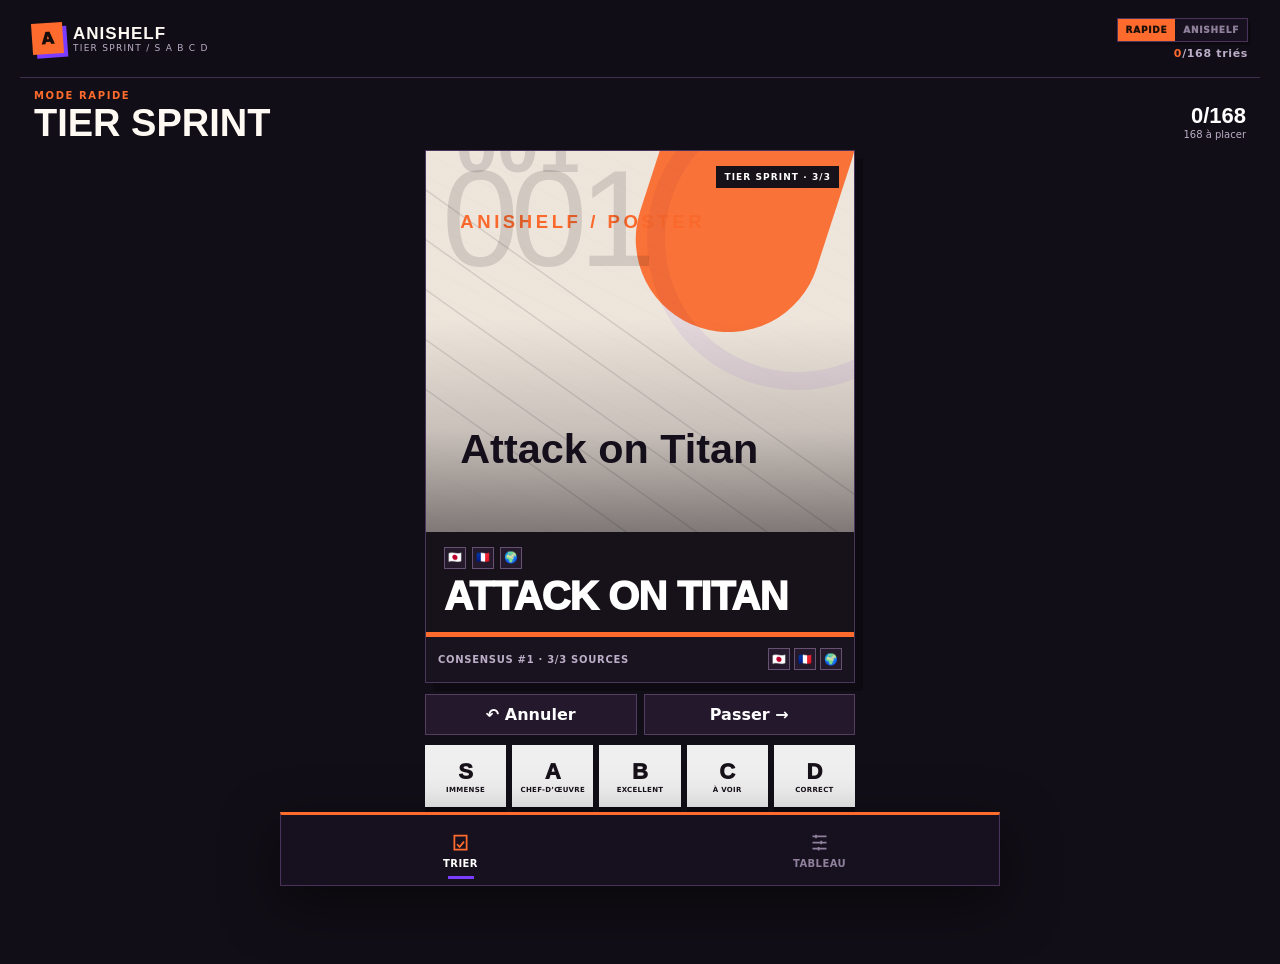
==== index.html @ 89127b79 "no dossier" ====
<!doctype html>
<html lang="fr">
<head>
  <meta charset="utf-8">
  <meta name="viewport" content="width=device-width,initial-scale=1,viewport-fit=cover">
  <meta name="theme-color" content="#17111f">
  <meta name="description" content="AniShelf — tier list et Letterbox anime personnel, statique et hébergeable sur GitHub Pages.">
  <title>AniShelf — Tier Lab / Personal Canon</title>

  <!-- GitHub Pages / installable web app metadata -->
  <link rel="icon" href="assets/icons/icon.svg" type="image/svg+xml">
  <link rel="manifest" href="manifest.webmanifest">
  <link rel="stylesheet" href="css/styles.css">
</head>
<body data-app-mode="quick">
  <!--
    The HTML is deliberately semantic and static. JavaScript only fills dynamic
    content (catalog cards, ratings, filters) and stores user choices locally.
  -->
<div class="app">
<header class="masthead">
  <div class="wordmark"><div class="mark">A</div><div><b>ANISHELF</b><small id="brandSub">tier lab / personal canon</small></div></div>
  <div class="header-right">
    <div class="app-mode-switch" aria-label="Choisir le mode"><button class="active" data-appmode="quick">RAPIDE</button><button data-appmode="shelf">ANISHELF</button></div>
    <div class="top-counter" id="topCounter"><strong>0</strong>/168 classés</div>
  </div>
</header>


<section class="quick-view active" id="quick-sort">
  <div class="quick-shell">
    <div class="quick-head"><div><div class="eyebrow">Mode rapide</div><h1>Tier sprint</h1></div><div class="quick-progress" id="quickProgress"></div></div>
    <div class="quick-stage">
      <div id="quickCardStage"></div>
      <div class="quick-actions"><button class="btn" id="quickUndo">↶ Annuler</button><button class="btn" id="quickSkip">Passer →</button></div>
      <div class="quick-picker" id="quickPicker">
        <button class="quick-tier-btn" data-quick-tier="S">S<small>Immense</small></button>
        <button class="quick-tier-btn" data-quick-tier="A">A<small>Chef-d’œuvre</small></button>
        <button class="quick-tier-btn" data-quick-tier="B">B<small>Excellent</small></button>
        <button class="quick-tier-btn" data-quick-tier="C">C<small>À voir</small></button>
        <button class="quick-tier-btn" data-quick-tier="D">D<small>Correct</small></button>
      </div>
      <div class="quick-hint">Un gros tri instinctif. Pour les demi-étoiles, commentaires et comparaisons, passe en mode AniShelf.</div>
    </div>
  </div>
</section>

<section class="quick-view" id="quick-tier">
  <div class="quick-shell">
    <div class="eyebrow">Mode rapide</div><h1 class="page-title">Tier list</h1>
    <p class="lead">S/A/B/C/D reste volontairement grossier. Ton classement détaillé AniShelf vit à côté, sans être écrasé.</p>
    <div class="mode-note"><b>Pont optionnel :</b> tu peux préremplir ce tableau depuis tes étoiles AniShelf. Rien ne se synchronise automatiquement après ça.</div>
    <div class="quick-tier-actions"><button class="btn primary" id="quickFromStars">Préremplir depuis AniShelf</button><button class="btn" id="quickPrint">Imprimer / PDF</button><button class="btn danger" id="quickReset">Réinitialiser</button></div>
    <div class="quick-tier-board" id="quickTierBoard"></div>
    <div class="quick-unranked" id="quickUnranked"></div>
  </div>
</section>

<section class="view shelf-view active" id="view-deck">
  <div class="deck-head">
    <div class="deck-meta">
      <div><div class="eyebrow">Mode classement</div><div class="deck-progress" id="deckProgress"></div></div>
      <div class="mode-switch"><button class="active" data-deckmode="unrated">À classer</button><button data-deckmode="all">Tous</button></div>
    </div>
  </div>
  <div class="deck-scroller" id="deckScroller"></div>
</section>

<section class="view shelf-view" id="view-library">
  <div class="page">
    <div class="eyebrow">Ta collection</div>
    <h1 class="page-title">Bibliothèque</h1>
    <p class="lead">168 franchises. Pas de serveur, pas de compte : tout reste dans ton navigateur.</p>
    <div class="stats-strip" id="stats"></div>
    <div class="library-toolbar">
      <input id="searchInput" class="search" placeholder="Rechercher un anime…">
      <div class="filters" id="filters">
        <button class="chip active" data-filter="all">Tout</button>
        <button class="chip" data-filter="seen">Vus</button>
        <button class="chip" data-filter="unrated">Pas vus</button>
        <button class="chip" data-filter="fav">Favoris</button>
        <button class="chip" data-filter="3">3/3 sources</button>
        <button class="chip" data-filter="japan">🇯🇵 Japon</button>
        <button class="chip" data-filter="france">🇫🇷 France</button>
        <button class="chip" data-filter="world">🌍 Ranker</button>
      </div>
    </div>
    <div class="library-grid" id="libraryGrid"></div>
  </div>
</section>

<section class="view shelf-view" id="view-tier">
  <div class="page">
    <div class="eyebrow">Le grand tableau</div>
    <h1 class="page-title">Tier list</h1>
    <p class="lead">Le preset “Consensus actuel” est notre version de départ. Ta tier list personnelle se construit à mesure que tu notes. Le mode rapide S/A/B/C/D reste séparé.</p>
    <div class="tier-top">
      <div class="mode-switch"><button data-tiermode="personal">Ma tier list</button><button class="active" data-tiermode="consensus">Consensus actuel</button></div>
      <div class="actions-row" style="margin:0"><button class="btn" id="printBtn">Imprimer / PDF</button><button class="btn danger" id="resetRatingsBtn">Réinitialiser</button></div>
    </div>
    <div class="tier-board" id="tierBoard"></div>
  </div>
</section>

<section class="view shelf-view" id="view-friends">
  <div class="page">
    <div class="eyebrow">Ton club privé</div>
    <h1 class="page-title">Amis</h1>
    <p class="lead">Exportez vos profils JSON et comparez vos goûts sans créer de compte.</p>
    <div class="profile-box">
      <div class="eyebrow">Mon profil</div>
      <div class="profile-row" style="margin-top:9px"><input id="profileName" class="field" maxlength="40" placeholder="Ton pseudo"><button class="btn orange" id="saveNameBtn">OK</button></div>
      <div class="actions-row"><button class="btn primary" id="exportBtn">Exporter mon profil</button><button class="btn" id="importBtn">Importer une sauvegarde</button><input type="file" id="importFile" accept="application/json" hidden></div>
    </div>
    <div class="friend-box">
      <div class="eyebrow">Duel</div>
      <h3 style="margin:6px 0 4px">Comparer avec un ami</h3>
      <p class="lead" style="margin-bottom:8px">Charge son export AniShelf. Tes données ne seront jamais écrasées.</p>
      <button class="btn primary" id="friendImportBtn">Charger son JSON</button><input type="file" id="friendFile" accept="application/json" hidden>
      <div id="friendMeta" style="margin-top:8px;color:var(--muted);font-size:11px"></div>
    </div>
    <div class="compare-stats" id="compareStats"></div>
    <div id="compareContent" class="empty">Aucun profil ami chargé.</div>
  </div>
</section>
</div>

<nav class="bottom-nav quick-nav" aria-label="Navigation mode rapide">
  <button class="nav-btn active" data-quick-view="sort"><svg viewBox="0 0 24 24"><path d="M5 4h14v16H5z"/><path d="m8 14 3 3 5-6"/></svg><span>TRIER</span></button>
  <button class="nav-btn" data-quick-view="tier"><svg viewBox="0 0 24 24"><path d="M4 5h16M4 12h16M4 19h16"/><path d="M8 3v4M14 10v4M11 17v4"/></svg><span>TABLEAU</span></button>
</nav>

<nav class="bottom-nav shelf-nav" aria-label="Navigation AniShelf">
  <button class="nav-btn active" data-view="deck" aria-label="Classer"><svg viewBox="0 0 24 24"><path d="M5 4h14v16H5z"/><path d="m8 14 3 3 5-6"/></svg><span>CLASSER</span></button>
  <button class="nav-btn" data-view="library" aria-label="Bibliothèque"><svg viewBox="0 0 24 24"><path d="M4 5h6v6H4zM14 5h6v6h-6zM4 15h6v5H4zM14 15h6v5h-6z"/></svg><span>BIBLIO</span></button>
  <button class="nav-btn" data-view="tier" aria-label="Tier list"><svg viewBox="0 0 24 24"><path d="M4 5h16M4 12h16M4 19h16"/><path d="M8 3v4M14 10v4M11 17v4"/></svg><span>TIERS</span></button>
  <button class="nav-btn" data-view="friends" aria-label="Amis"><svg viewBox="0 0 24 24"><path d="M16 20c0-3-2-5-5-5s-5 2-5 5M11 12a4 4 0 1 0 0-8 4 4 0 0 0 0 8ZM18 8v6M15 11h6"/></svg><span>AMIS</span></button>
</nav>

<div class="modal-backdrop" id="modalBackdrop">
  <div class="sheet"><button class="sheet-close" id="modalClose">×</button><div class="sheet-grab"></div><div id="modalContent"></div></div>
</div>
<div class="toast" id="toast"></div>

  <!-- Catalog first, app controller second. No bundler is required. -->
  <script src="data/catalog.js"></script>
  <script src="js/app.js"></script>
  <script src="js/pwa.js"></script>
</body>
</html>
---- css/styles.css ----
/*
 * AniShelf visual system
 * Mobile-first, purple/orange editorial identity.
 * Keep theme tokens in :root so future visual changes stay centralized.
 */
:root{
  --bg:#120e17; --bg2:#191220; --panel:#211829; --panel2:#2a1e34; --line:#40304d;
  --paper:#f2e9df; --paper2:#ded0c0; --ink:#171119; --text:#fff9f4; --muted:#bcaec8;
  --violet:#7b3cff; --violet2:#9d70ff; --orange:#ff6b2c; --orange2:#ff9b52; --green:#70e0ae;
  --danger:#ff646d; --nav-h:74px; --top-h:78px; --qs:#ff6b2c; --qa:#9d70ff; --qb:#70e0ae; --qc:#e7bd5a; --qd:#7e718a;
}
*{box-sizing:border-box} html{background:var(--bg);scroll-behavior:smooth} body{margin:0;background:var(--bg);color:var(--text);font-family:ui-sans-serif,system-ui,-apple-system,BlinkMacSystemFont,"Segoe UI",sans-serif;min-height:100vh;overflow-x:hidden}
body:before{content:"";position:fixed;inset:0;pointer-events:none;opacity:.15;background-image:linear-gradient(rgba(255,255,255,.045) 1px,transparent 1px),linear-gradient(90deg,rgba(255,255,255,.045) 1px,transparent 1px);background-size:28px 28px;mask-image:linear-gradient(to bottom,#000,transparent 80%)}
button,input,select,textarea{font:inherit} button{cursor:pointer} button:focus-visible,input:focus-visible,select:focus-visible,textarea:focus-visible{outline:2px solid var(--orange);outline-offset:2px}
.app{max-width:1180px;margin:0 auto;min-height:100vh;padding-bottom:calc(var(--nav-h) + 26px)}
.masthead{min-height:var(--top-h);position:sticky;top:0;z-index:40;display:flex;align-items:center;justify-content:space-between;gap:10px;padding:10px 12px;background:rgba(18,14,23,.94);border-bottom:1px solid var(--line);backdrop-filter:blur(12px)}
.wordmark{display:flex;align-items:center;gap:10px}.mark{width:31px;height:31px;background:var(--orange);color:#160d0a;display:grid;place-items:center;font-weight:1000;transform:rotate(-4deg);box-shadow:4px 4px 0 var(--violet)}
.wordmark b{font-family:"Arial Narrow",Impact,ui-sans-serif,sans-serif;letter-spacing:.06em;font-stretch:condensed;font-size:17px}.header-right{display:flex;flex-direction:column;align-items:flex-end;gap:5px}.app-mode-switch{display:flex;border:1px solid #49335b;background:#17111f;box-shadow:3px 3px 0 rgba(0,0,0,.28)}.app-mode-switch button{border:0;background:transparent;color:#8f809c;padding:6px 8px;font-size:9px;font-weight:1000;letter-spacing:.08em}.app-mode-switch button.active{background:var(--orange);color:#1c100b}.app-mode-switch button[data-appmode="shelf"].active{background:var(--violet);color:#fff}.wordmark small{display:block;color:var(--muted);font-size:9px;letter-spacing:.14em;text-transform:uppercase;margin-top:-1px}.top-counter{font-size:11px;color:var(--muted);font-weight:800;letter-spacing:.06em}.top-counter strong{color:var(--orange)}
.view{display:none}.view.active{display:block}.page{padding:14px 14px 26px}.eyebrow{font-size:10px;font-weight:900;letter-spacing:.16em;text-transform:uppercase;color:var(--orange)}
h1,h2,h3,p{margin-top:0}.page-title{font-family:"Arial Narrow",Impact,ui-sans-serif,sans-serif;font-size:clamp(34px,10vw,64px);line-height:.92;letter-spacing:-.025em;text-transform:uppercase;margin:10px 0 8px}.lead{color:var(--muted);font-size:14px;line-height:1.55;max-width:680px}
.bottom-nav{position:fixed;left:50%;bottom:max(10px,env(safe-area-inset-bottom));transform:translateX(-50%);z-index:100;width:min(720px,calc(100% - 20px));height:var(--nav-h);display:grid;grid-template-columns:repeat(4,1fr);background:#17111f;border:1px solid #49335b;border-top:3px solid var(--orange);box-shadow:0 18px 54px rgba(0,0,0,.5)}
.nav-btn{border:0;background:transparent;color:#8f809c;display:flex;flex-direction:column;align-items:center;justify-content:center;gap:5px;font-size:10px;font-weight:850;letter-spacing:.04em}.nav-btn svg{width:21px;height:21px;stroke:currentColor;stroke-width:2;fill:none}.nav-btn.active{color:#fff}.nav-btn.active svg{color:var(--orange)}.nav-btn.active:after{content:"";position:absolute;bottom:6px;width:26px;height:3px;background:var(--violet)}
/* DECK */
.deck-head{padding:14px 14px 0}.deck-meta{display:flex;align-items:center;justify-content:space-between;gap:8px}.deck-progress{font-size:11px;color:var(--muted)}.deck-progress b{color:#fff}.mode-switch{display:inline-flex;border:1px solid var(--line);background:#17111f}.mode-switch button{border:0;background:transparent;color:var(--muted);padding:7px 10px;font-size:11px;font-weight:900}.mode-switch button.active{background:var(--violet);color:white}
.deck-scroller{height:calc(100svh - var(--top-h) - var(--nav-h) - 66px);min-height:520px;overflow-y:auto;scroll-snap-type:y mandatory;overscroll-behavior-y:contain;padding:8px 0 22px;scrollbar-width:none}.deck-scroller::-webkit-scrollbar{display:none}
.deck-slide{scroll-snap-align:start;scroll-snap-stop:always;min-height:100%;display:grid;place-items:center;padding:10px 14px 18px}.rate-card{width:min(100%,470px);background:#19131f;border:1px solid #4b365b;box-shadow:9px 9px 0 #0d0a11;position:relative}.rate-card.rated{border-color:var(--violet)}
.cover-art{height:min(53svh,520px);min-height:330px;background:var(--paper);color:var(--ink);position:relative;overflow:hidden;user-select:none;touch-action:pan-y;border-bottom:5px solid var(--orange)}
.cover-art:before{content:"";position:absolute;inset:-15%;background:repeating-linear-gradient(var(--angle,27deg),transparent 0 18px,rgba(23,17,25,.09) 18px 20px);transform:rotate(var(--tilt,0deg))}.cover-art:after{content:"";position:absolute;width:62%;aspect-ratio:1;border:18px solid var(--violet);border-radius:50%;right:-22%;top:-13%;mix-blend-mode:multiply;opacity:.85}
.cover-art.v1{--angle:78deg}.cover-art.v1:after{border-radius:0;transform:rotate(22deg);background:var(--orange);border:0;opacity:.78}.cover-art.v2{background:#d9c8ff}.cover-art.v2:after{width:80%;border-width:9px;right:-40%;top:35%}.cover-art.v3{background:#ffdfc9}.cover-art.v3:after{border-color:#33194d;top:-30%;right:35%}.cover-art.v4{background:#efe7d2}.cover-art.v4:before{background:radial-gradient(circle,#201629 2px,transparent 2.5px);background-size:16px 16px;opacity:.26}.cover-art.v5{background:#e7d6f5}.cover-art.v5:after{border-color:var(--orange);border-width:26px;right:-20%;top:52%}
.cover-rank{position:absolute;left:16px;top:12px;font-family:Impact,"Arial Narrow",sans-serif;font-size:clamp(70px,24vw,138px);line-height:.8;letter-spacing:-.06em;color:rgba(23,17,25,.13);z-index:1}.cover-kicker{position:absolute;top:15px;right:15px;z-index:3;background:#171119;color:#fff;padding:6px 8px;font-size:9px;font-weight:900;letter-spacing:.12em;text-transform:uppercase}.cover-monogram{position:absolute;left:18px;top:38%;z-index:2;font-family:Impact,"Arial Narrow",sans-serif;font-size:clamp(80px,25vw,150px);line-height:.7;color:var(--violet);letter-spacing:-.08em;text-transform:uppercase;max-width:80%;mix-blend-mode:multiply}.cover-title{position:absolute;z-index:4;left:0;right:0;bottom:0;background:#171119;color:#fff;padding:15px 18px 17px;font-family:"Arial Narrow",Impact,ui-sans-serif,sans-serif;text-transform:uppercase;font-weight:1000;line-height:.96;font-size:clamp(26px,7vw,40px);letter-spacing:-.02em}.cover-title small{display:flex;gap:6px;align-items:center;margin-bottom:8px;font-family:ui-sans-serif,system-ui;font-size:9px;color:#c9bdd0;letter-spacing:.08em}.source-dot{display:inline-grid;place-items:center;width:22px;height:22px;border:1px solid #665172;background:#241a2b;font-size:11px}.source-dot.off{opacity:.25;filter:grayscale(1)}
.rate-panel{padding:12px;background:#19131f}.rate-panel-top{display:flex;justify-content:space-between;gap:12px;align-items:center;margin-bottom:10px}.current-rating{font-weight:950;font-size:13px}.current-rating span{color:var(--orange)}.card-actions{display:flex;gap:6px}.square-btn{width:38px;height:34px;border:1px solid var(--line);background:#241a2b;color:#fff;display:grid;place-items:center;font-size:16px}.square-btn.on{background:var(--orange);color:#190f09;border-color:var(--orange)}
.rating-grid{display:grid;grid-template-columns:repeat(4,1fr);gap:6px}.rate-btn{min-height:50px;border:1px solid #4a3857;background:#251b2d;color:white;padding:5px 3px;font-weight:950}.rate-btn b{display:block;font-size:17px;line-height:1}.rate-btn small{display:block;color:#a997b5;font-size:8px;line-height:1.1;margin-top:4px;text-transform:uppercase;letter-spacing:.04em}.rate-btn.selected{background:var(--violet);border-color:var(--violet)}.rate-btn[data-rating="5"]{border-color:#8d5a2f}.rate-btn[data-rating="5"].selected{background:var(--orange);color:#160d09}.rate-btn.skip{background:#17111f;color:#c7b9d1}.deck-hint{text-align:center;color:#887795;font-size:9px;letter-spacing:.08em;text-transform:uppercase;margin-top:9px}.deck-empty{padding:60px 22px;text-align:center;color:var(--muted)}
/* art thumbnails */
.thumb{width:82px;aspect-ratio:2/3;flex:0 0 auto;background:var(--paper);color:var(--ink);position:relative;overflow:hidden;border:1px solid #4a3857}.thumb:before{content:"";position:absolute;inset:0;background:repeating-linear-gradient(35deg,transparent 0 11px,rgba(0,0,0,.09) 11px 12px)}.thumb .n{position:absolute;top:4px;left:6px;font:900 30px Impact,sans-serif;color:rgba(23,17,25,.18)}.thumb .m{position:absolute;left:6px;bottom:27px;font:900 34px Impact,sans-serif;color:var(--violet);letter-spacing:-.08em}.thumb .t{position:absolute;left:0;right:0;bottom:0;background:#171119;color:white;padding:5px;font-size:7px;font-weight:900;line-height:1.1;text-transform:uppercase;min-height:24px}.thumb.v1{background:#ffdfc9}.thumb.v2{background:#d9c8ff}.thumb.v3{background:#efe7d2}.thumb.v4{background:#e7d6f5}.thumb.v5{background:#f3d4be}
/* library */
.library-toolbar{position:sticky;top:var(--top-h);z-index:25;background:linear-gradient(to bottom,var(--bg) 76%,transparent);padding:10px 0 14px}.search{width:100%;border:1px solid #4a3658;background:#1b1422;color:#fff;padding:12px 13px;border-radius:0}.filters{display:flex;gap:7px;overflow:auto;padding-top:8px;scrollbar-width:none}.filters::-webkit-scrollbar{display:none}.chip{white-space:nowrap;border:1px solid #4a3658;background:#1b1422;color:#b9aac4;padding:7px 10px;font-size:10px;font-weight:900}.chip.active{background:var(--orange);border-color:var(--orange);color:#1a0f0b}
.library-grid{display:grid;grid-template-columns:1fr;gap:8px}.lib-card{display:flex;gap:11px;align-items:stretch;border:1px solid #3e2e49;background:#1a1320;padding:8px;min-width:0}.lib-info{min-width:0;flex:1;padding:3px 2px;display:flex;flex-direction:column}.lib-rank{font-size:9px;color:var(--orange);font-weight:900;letter-spacing:.12em}.lib-title{font-weight:950;font-size:15px;line-height:1.15;margin:4px 0 7px}.lib-meta{display:flex;gap:5px;flex-wrap:wrap;margin-bottom:auto}.pill{font-size:9px;border:1px solid #4c3958;color:#b7a7c1;padding:4px 6px}.lib-rating{margin-top:8px;display:flex;align-items:center;justify-content:space-between;gap:8px}.rating-text{font-size:12px;font-weight:950}.rating-text strong{color:var(--orange)}.mini-actions{display:flex;gap:5px}.mini-actions button{border:1px solid #463351;background:#251a2d;color:#fff;height:30px;padding:0 9px;font-size:12px}.mini-actions button.on{color:#1a0f0b;background:var(--orange);border-color:var(--orange)}
.stats-strip{display:grid;grid-template-columns:repeat(4,1fr);border:1px solid #3f2d4a;margin:12px 0 8px;background:#18111f}.stat{padding:10px 8px;border-right:1px solid #3f2d4a}.stat:last-child{border-right:0}.stat b{display:block;font-size:17px}.stat span{font-size:8px;color:var(--muted);text-transform:uppercase;letter-spacing:.06em}
/* tiers */
.tier-top{display:flex;justify-content:space-between;align-items:center;gap:8px;flex-wrap:wrap;margin:12px 0}.tier-board{display:flex;flex-direction:column;gap:8px}.tier-row{border:1px solid #443251;background:#19131f}.tier-label{display:flex;align-items:center;gap:10px;padding:9px 10px;border-bottom:1px solid #443251}.tier-score{font:900 28px Impact,sans-serif;min-width:50px;color:var(--orange)}.tier-copy strong{display:block;font-size:12px;text-transform:uppercase}.tier-copy span{font-size:9px;color:#ad9bb9}.tier-count{margin-left:auto;font-size:10px;color:#8f7e9a}.tier-items{display:flex;gap:7px;overflow-x:auto;padding:8px;min-height:132px;scrollbar-width:thin;scrollbar-color:#594268 transparent}.tier-item{flex:0 0 72px;cursor:pointer}.tier-item .thumb{width:72px}.tier-item-title{font-size:8px;line-height:1.1;color:#c3b4cb;margin-top:4px}.tier-row[data-tier="5"]{border-left:5px solid var(--orange)}.tier-row[data-tier="4.5"]{border-left:5px solid #d78bff}.tier-row[data-tier="4"]{border-left:5px solid var(--violet)}.tier-row[data-tier="3.5"]{border-left:5px solid #5e8cff}.tier-row[data-tier="3"]{border-left:5px solid #70e0ae}.tier-row[data-tier="2.5"]{border-left:5px solid #dcc071}.tier-row[data-tier="2"]{border-left:5px solid #a77878}.tier-row[data-tier="0"]{border-left:5px solid #5a4c63}
/* friends */
.profile-box,.friend-box{border:1px solid #443052;background:#1a1320;padding:14px;margin-bottom:10px}.profile-row{display:flex;gap:8px}.field{border:1px solid #4a3658;background:#130f18;color:#fff;padding:11px;width:100%;border-radius:0}.btn{border:1px solid #533d61;background:#24182c;color:white;padding:10px 12px;font-weight:900}.btn.primary{background:var(--violet);border-color:var(--violet)}.btn.orange{background:var(--orange);color:#190e09;border-color:var(--orange)}.btn.ghost{background:transparent}.btn.danger{border-color:#66333a;color:#ff9da4}.actions-row{display:flex;gap:7px;flex-wrap:wrap;margin-top:9px}.compare-stats{display:grid;grid-template-columns:repeat(2,1fr);gap:6px;margin:10px 0}.compare-stats .stat{border:1px solid #3e2d48;background:#18111f}.compare-list{display:flex;flex-direction:column;gap:6px}.cmp{display:grid;grid-template-columns:1fr auto;gap:8px;padding:10px;border:1px solid #3d2d47;background:#19131f}.cmp h4{margin:0 0 3px;font-size:13px}.cmp small{color:var(--muted)}.cmp-score{text-align:right;font-size:11px}.cmp-score b{color:var(--orange)}.empty{border:1px dashed #4c3858;padding:28px 18px;text-align:center;color:var(--muted)}
/* modal */
.modal-backdrop{position:fixed;inset:0;background:rgba(8,5,11,.82);z-index:200;display:none;align-items:flex-end;justify-content:center}.modal-backdrop.open{display:flex}.sheet{width:min(720px,100%);background:#1b1422;border-top:4px solid var(--orange);padding:14px 14px max(18px,env(safe-area-inset-bottom));max-height:88vh;overflow:auto;box-shadow:0 -20px 60px rgba(0,0,0,.5)}.sheet-grab{width:44px;height:4px;background:#6b5876;margin:0 auto 14px}.sheet-head{display:flex;gap:12px}.sheet .thumb{width:98px}.sheet h3{font-family:"Arial Narrow",Impact,sans-serif;text-transform:uppercase;font-size:26px;line-height:1;margin:2px 0 8px}.note{min-height:90px;resize:vertical}.sheet-ratings{display:grid;grid-template-columns:repeat(4,1fr);gap:6px;margin-top:12px}.sheet-close{position:absolute;right:15px;border:0;background:transparent;color:#fff;font-size:24px}
.toast{position:fixed;left:50%;bottom:calc(var(--nav-h) + 24px);transform:translate(-50%,30px);opacity:0;z-index:300;background:var(--paper);color:var(--ink);padding:9px 12px;font-size:11px;font-weight:900;border-left:5px solid var(--orange);transition:.2s;pointer-events:none}.toast.show{opacity:1;transform:translate(-50%,0)}

/* QUICK MODE — coarse S/A/B/C/D tiering */
.quick-view{display:none}.quick-view.active{display:block}body[data-app-mode="shelf"] .quick-view,body[data-app-mode="shelf"] .quick-nav{display:none!important}body[data-app-mode="quick"] .shelf-view,body[data-app-mode="quick"] .shelf-nav{display:none!important}
.quick-nav{grid-template-columns:repeat(2,1fr)}
.quick-shell{padding:12px 14px 26px}.quick-head{display:flex;justify-content:space-between;align-items:end;gap:12px;margin-bottom:10px}.quick-head h1{font-family:"Arial Narrow",Impact,sans-serif;text-transform:uppercase;font-size:38px;line-height:.9;margin:5px 0 0}.quick-progress{font-size:10px;color:var(--muted);text-align:right;white-space:nowrap}.quick-progress b{display:block;color:#fff;font:900 22px Impact,sans-serif}
.quick-stage{width:min(100%,430px);margin:0 auto}.quick-card{background:#19131f;border:1px solid #4b365b;box-shadow:8px 8px 0 #0d0a11}.quick-card .cover-art{height:min(54svh,500px);min-height:330px}.quick-card-meta{padding:11px 12px 12px;display:flex;justify-content:space-between;align-items:center;gap:8px}.quick-rank{font-size:10px;color:var(--muted);font-weight:900;letter-spacing:.07em}.quick-source-row{display:flex;gap:4px}.quick-actions{display:flex;gap:7px;margin-top:11px}.quick-actions .btn{flex:1;min-height:40px}.quick-picker{display:grid;grid-template-columns:repeat(5,1fr);gap:6px;margin-top:10px}.quick-tier-btn{border:0;min-height:62px;color:#171119;font:1000 22px Impact,"Arial Narrow",sans-serif;box-shadow:0 5px 0 #0c0910;position:relative}.quick-tier-btn small{display:block;font:900 7px ui-sans-serif,system-ui;letter-spacing:.04em;line-height:1.05;margin-top:2px;text-transform:uppercase}.quick-tier-btn:active{transform:translateY(3px);box-shadow:0 2px 0 #0c0910}.quick-tier-btn[data-tier="S"]{background:var(--qs)}.quick-tier-btn[data-tier="A"]{background:var(--qa);color:#fff}.quick-tier-btn[data-tier="B"]{background:var(--qb)}.quick-tier-btn[data-tier="C"]{background:var(--qc)}.quick-tier-btn[data-tier="D"]{background:var(--qd);color:#fff}.quick-hint{text-align:center;color:#83748f;font-size:9px;text-transform:uppercase;letter-spacing:.08em;margin:11px auto 0;max-width:330px}
.quick-empty{padding:70px 18px;text-align:center;border:1px solid var(--line);background:#19131f}.quick-empty .fin{font:1000 74px Impact;color:var(--orange);line-height:.8}.quick-empty p{color:var(--muted);font-size:12px}
.quick-tier-board{display:grid;gap:8px;margin-top:12px}.quick-tier-row{display:grid;grid-template-columns:76px minmax(0,1fr);min-height:100px;background:#19131f;border:1px solid #443451}.quick-tier-label{display:flex;flex-direction:column;justify-content:center;padding:10px;color:#171119}.quick-tier-label b{font:1000 34px Impact,sans-serif;line-height:.8}.quick-tier-label span{font-size:7px;text-transform:uppercase;font-weight:1000;line-height:1.1;margin-top:5px}.quick-tier-row[data-tier="S"] .quick-tier-label{background:var(--qs)}.quick-tier-row[data-tier="A"] .quick-tier-label{background:var(--qa);color:white}.quick-tier-row[data-tier="B"] .quick-tier-label{background:var(--qb)}.quick-tier-row[data-tier="C"] .quick-tier-label{background:var(--qc)}.quick-tier-row[data-tier="D"] .quick-tier-label{background:var(--qd);color:white}.quick-tier-items{display:flex;gap:7px;overflow-x:auto;padding:8px;scrollbar-width:none}.quick-tier-items::-webkit-scrollbar{display:none}.quick-tier-items:empty:after{content:"Vide";align-self:center;color:var(--muted);font-size:10px}.quick-tier-item{flex:0 0 60px;cursor:pointer}.quick-tier-item .thumb{width:60px}.quick-tier-name{font-size:6px;color:#a998b4;margin-top:3px;line-height:1.1}.quick-tier-actions{display:flex;flex-wrap:wrap;gap:7px;margin:12px 0 4px}.quick-tier-actions .btn{flex:1;min-width:120px}.quick-unranked{margin-top:16px;padding:12px;background:#17111f;border:1px dashed #4a3857}.quick-unranked-head{display:flex;justify-content:space-between;gap:8px;color:var(--muted);font-size:10px;text-transform:uppercase;font-weight:900;letter-spacing:.06em}.quick-unranked-grid{display:flex;gap:7px;overflow-x:auto;margin-top:9px}.quick-unranked-grid .thumb{width:52px}
.mode-note{margin:10px 0 0;padding:9px 11px;border-left:3px solid var(--orange);background:#1b1422;color:#b9a9c4;font-size:10px;line-height:1.45}.mode-note b{color:#fff}
@media(max-width:380px){.wordmark small{display:none}.app-mode-switch button{padding:6px;font-size:8px}.quick-tier-label{padding:7px}.quick-tier-row{grid-template-columns:66px minmax(0,1fr)}.quick-card .cover-art{min-height:300px}}

@media(min-width:720px){.page{padding:22px}.deck-head{padding:18px 22px 0}.library-grid{grid-template-columns:repeat(2,minmax(0,1fr))}.stats-strip{max-width:720px}.tier-label{padding:10px 14px}.tier-items{flex-wrap:wrap;overflow:visible}.bottom-nav{bottom:14px}.compare-stats{grid-template-columns:repeat(4,1fr)}}
@media(min-width:1000px){.library-grid{grid-template-columns:repeat(3,minmax(0,1fr))}.deck-scroller{height:calc(100svh - var(--top-h) - 70px)}.rate-card{width:500px}.cover-art{height:min(58svh,560px)}}
@media print{body{background:white;color:black}.masthead,.bottom-nav,.toast,.modal-backdrop,.quick-tier-actions,.mode-note{display:none!important}.app{max-width:none;padding:0}.view,.quick-view{display:none!important}body.print-shelf #view-tier{display:block!important}body.print-quick #quick-tier{display:block!important}.page,.quick-shell{padding:0}.page-title{font-size:28px;margin:0 0 8px}.tier-board,.quick-tier-board{gap:4px}.tier-row,.quick-tier-row{break-inside:avoid;border-color:#aaa;background:white}.tier-label,.quick-tier-label{color:black!important;border-color:#aaa}.tier-copy span,.tier-count{color:#555}.tier-items,.quick-tier-items{overflow:visible;flex-wrap:wrap;min-height:0}.tier-item{flex-basis:54px}.tier-item .thumb,.quick-tier-item .thumb{width:54px;border-color:#999}.tier-item-title,.quick-tier-name{color:#222;font-size:6px}.thumb .t{font-size:5px}.quick-unranked{display:none!important}}

/* ==========================================================================
   POSTER ASSETS
   ========================================================================== */
.poster-cover{background:#171119;isolation:isolate}
.poster-cover:before,.poster-cover:after{opacity:.08;z-index:1;pointer-events:none}
.poster-img{display:block;width:100%;height:100%;object-fit:cover;object-position:center;background:var(--paper)}
.poster-cover>.poster-img{position:absolute;inset:0;z-index:0}
.poster-shade{position:absolute;inset:0;z-index:2;background:linear-gradient(to bottom,rgba(12,8,15,.02) 35%,rgba(12,8,15,.18) 58%,rgba(12,8,15,.82) 100%);pointer-events:none}
.poster-cover .cover-rank,.poster-cover .cover-kicker,.poster-cover .cover-title{z-index:4}
.poster-thumb{background:#171119}
.poster-thumb>.poster-img{position:absolute;inset:0;z-index:0}
.poster-thumb .n{z-index:2;background:rgba(23,17,25,.84);padding:2px 4px}
.poster-thumb .t{z-index:2;background:linear-gradient(transparent,rgba(23,17,25,.94));color:#fff;padding-top:18px}

/* A little more breathing room on desktop while preserving the mobile-first UI. */
@media (min-width: 1100px){
  .app{max-width:1240px}
  .library-grid{grid-template-columns:repeat(4,minmax(0,1fr))}
}
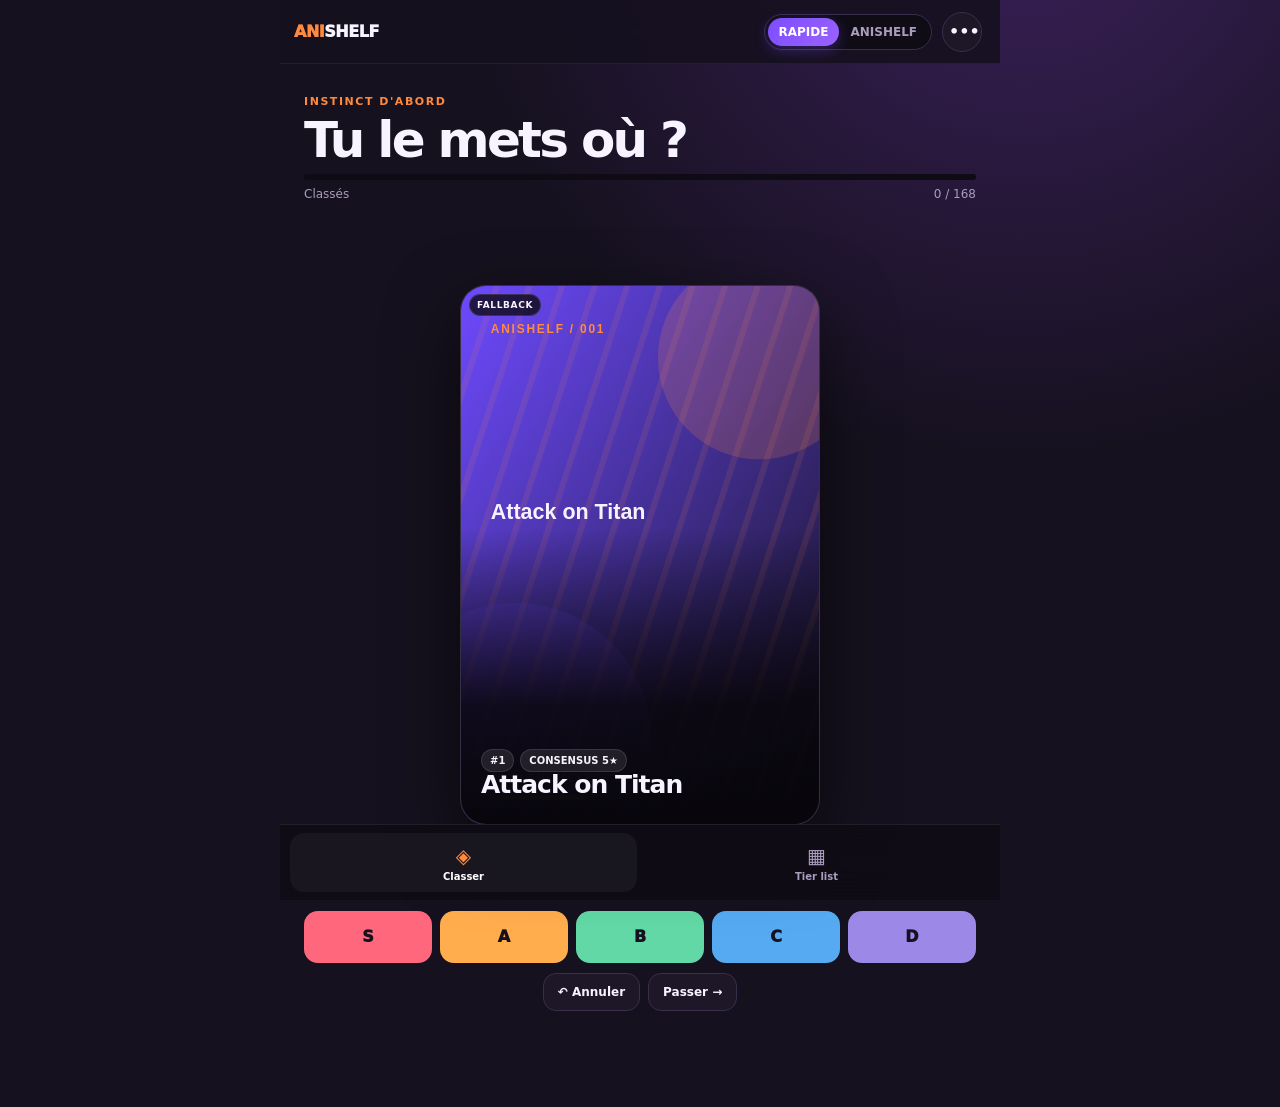
==== commit 18c83c33: "Anishel update" ====
--- a/index.html
+++ b/index.html
@@ -3,148 +3,46 @@
 <head>
   <meta charset="utf-8">
   <meta name="viewport" content="width=device-width,initial-scale=1,viewport-fit=cover">
-  <meta name="theme-color" content="#17111f">
-  <meta name="description" content="AniShelf — tier list et Letterbox anime personnel, statique et hébergeable sur GitHub Pages.">
-  <title>AniShelf — Tier Lab / Personal Canon</title>
-
-  <!-- GitHub Pages / installable web app metadata -->
-  <link rel="icon" href="assets/icons/icon.svg" type="image/svg+xml">
+  <meta name="theme-color" content="#15111e">
+  <meta name="description" content="AniShelf — tier list anime mobile, notes personnelles et comparaison entre amis.">
+  <title>AniShelf</title>
   <link rel="manifest" href="manifest.webmanifest">
+  <link rel="icon" href="assets/icons/icon-192.svg" type="image/svg+xml">
   <link rel="stylesheet" href="css/styles.css">
 </head>
-<body data-app-mode="quick">
-  <!--
-    The HTML is deliberately semantic and static. JavaScript only fills dynamic
-    content (catalog cards, ratings, filters) and stores user choices locally.
-  -->
-<div class="app">
-<header class="masthead">
-  <div class="wordmark"><div class="mark">A</div><div><b>ANISHELF</b><small id="brandSub">tier lab / personal canon</small></div></div>
-  <div class="header-right">
-    <div class="app-mode-switch" aria-label="Choisir le mode"><button class="active" data-appmode="quick">RAPIDE</button><button data-appmode="shelf">ANISHELF</button></div>
-    <div class="top-counter" id="topCounter"><strong>0</strong>/168 classés</div>
+<body>
+  <div id="app" class="app-shell">
+    <header class="topbar">
+      <a class="brand" href="#" aria-label="AniShelf accueil"><span>ANI</span>SHELF</a>
+      <div class="mode-switch" role="tablist" aria-label="Mode de classement">
+        <button class="mode-btn active" data-mode="quick" role="tab">Rapide</button>
+        <button class="mode-btn" data-mode="shelf" role="tab">AniShelf</button>
+      </div>
+      <button id="settingsBtn" class="round-btn" aria-label="Réglages">•••</button>
+    </header>
+
+    <main id="main"></main>
+
+    <nav id="bottomNav" class="bottom-nav" aria-label="Navigation principale"></nav>
   </div>
-</header>
 
+  <div id="toast" class="toast" role="status" aria-live="polite"></div>
 
-<section class="quick-view active" id="quick-sort">
-  <div class="quick-shell">
-    <div class="quick-head"><div><div class="eyebrow">Mode rapide</div><h1>Tier sprint</h1></div><div class="quick-progress" id="quickProgress"></div></div>
-    <div class="quick-stage">
-      <div id="quickCardStage"></div>
-      <div class="quick-actions"><button class="btn" id="quickUndo">↶ Annuler</button><button class="btn" id="quickSkip">Passer →</button></div>
-      <div class="quick-picker" id="quickPicker">
-        <button class="quick-tier-btn" data-quick-tier="S">S<small>Immense</small></button>
-        <button class="quick-tier-btn" data-quick-tier="A">A<small>Chef-d’œuvre</small></button>
-        <button class="quick-tier-btn" data-quick-tier="B">B<small>Excellent</small></button>
-        <button class="quick-tier-btn" data-quick-tier="C">C<small>À voir</small></button>
-        <button class="quick-tier-btn" data-quick-tier="D">D<small>Correct</small></button>
-      </div>
-      <div class="quick-hint">Un gros tri instinctif. Pour les demi-étoiles, commentaires et comparaisons, passe en mode AniShelf.</div>
-    </div>
-  </div>
-</section>
+  <dialog id="settingsDialog" class="dialog">
+    <form method="dialog" class="dialog-card">
+      <div class="dialog-head"><strong>Réglages</strong><button class="round-btn" value="cancel" aria-label="Fermer">×</button></div>
+      <p class="muted">Les vraies affiches sont résolues dans cet ordre : fichier local → AniList → poster SVG de secours.</p>
+      <button type="button" id="refreshMissingPosters" class="wide-btn accent">↻ Rafraîchir les affiches manquantes</button>
+      <button type="button" id="clearPosterCache" class="wide-btn">Vider le cache AniList</button>
+      <button type="button" id="exportProfileBtn" class="wide-btn">Exporter mon profil JSON</button>
+      <label class="wide-btn file-label">Importer un profil JSON<input id="importProfileInput" type="file" accept="application/json" hidden></label>
+      <hr>
+      <button type="button" id="resetCurrentMode" class="wide-btn danger">Réinitialiser le mode actuel</button>
+    </form>
+  </dialog>
 
-<section class="quick-view" id="quick-tier">
-  <div class="quick-shell">
-    <div class="eyebrow">Mode rapide</div><h1 class="page-title">Tier list</h1>
-    <p class="lead">S/A/B/C/D reste volontairement grossier. Ton classement détaillé AniShelf vit à côté, sans être écrasé.</p>
-    <div class="mode-note"><b>Pont optionnel :</b> tu peux préremplir ce tableau depuis tes étoiles AniShelf. Rien ne se synchronise automatiquement après ça.</div>
-    <div class="quick-tier-actions"><button class="btn primary" id="quickFromStars">Préremplir depuis AniShelf</button><button class="btn" id="quickPrint">Imprimer / PDF</button><button class="btn danger" id="quickReset">Réinitialiser</button></div>
-    <div class="quick-tier-board" id="quickTierBoard"></div>
-    <div class="quick-unranked" id="quickUnranked"></div>
-  </div>
-</section>
-
-<section class="view shelf-view active" id="view-deck">
-  <div class="deck-head">
-    <div class="deck-meta">
-      <div><div class="eyebrow">Mode classement</div><div class="deck-progress" id="deckProgress"></div></div>
-      <div class="mode-switch"><button class="active" data-deckmode="unrated">À classer</button><button data-deckmode="all">Tous</button></div>
-    </div>
-  </div>
-  <div class="deck-scroller" id="deckScroller"></div>
-</section>
-
-<section class="view shelf-view" id="view-library">
-  <div class="page">
-    <div class="eyebrow">Ta collection</div>
-    <h1 class="page-title">Bibliothèque</h1>
-    <p class="lead">168 franchises. Pas de serveur, pas de compte : tout reste dans ton navigateur.</p>
-    <div class="stats-strip" id="stats"></div>
-    <div class="library-toolbar">
-      <input id="searchInput" class="search" placeholder="Rechercher un anime…">
-      <div class="filters" id="filters">
-        <button class="chip active" data-filter="all">Tout</button>
-        <button class="chip" data-filter="seen">Vus</button>
-        <button class="chip" data-filter="unrated">Pas vus</button>
-        <button class="chip" data-filter="fav">Favoris</button>
-        <button class="chip" data-filter="3">3/3 sources</button>
-        <button class="chip" data-filter="japan">🇯🇵 Japon</button>
-        <button class="chip" data-filter="france">🇫🇷 France</button>
-        <button class="chip" data-filter="world">🌍 Ranker</button>
-      </div>
-    </div>
-    <div class="library-grid" id="libraryGrid"></div>
-  </div>
-</section>
-
-<section class="view shelf-view" id="view-tier">
-  <div class="page">
-    <div class="eyebrow">Le grand tableau</div>
-    <h1 class="page-title">Tier list</h1>
-    <p class="lead">Le preset “Consensus actuel” est notre version de départ. Ta tier list personnelle se construit à mesure que tu notes. Le mode rapide S/A/B/C/D reste séparé.</p>
-    <div class="tier-top">
-      <div class="mode-switch"><button data-tiermode="personal">Ma tier list</button><button class="active" data-tiermode="consensus">Consensus actuel</button></div>
-      <div class="actions-row" style="margin:0"><button class="btn" id="printBtn">Imprimer / PDF</button><button class="btn danger" id="resetRatingsBtn">Réinitialiser</button></div>
-    </div>
-    <div class="tier-board" id="tierBoard"></div>
-  </div>
-</section>
-
-<section class="view shelf-view" id="view-friends">
-  <div class="page">
-    <div class="eyebrow">Ton club privé</div>
-    <h1 class="page-title">Amis</h1>
-    <p class="lead">Exportez vos profils JSON et comparez vos goûts sans créer de compte.</p>
-    <div class="profile-box">
-      <div class="eyebrow">Mon profil</div>
-      <div class="profile-row" style="margin-top:9px"><input id="profileName" class="field" maxlength="40" placeholder="Ton pseudo"><button class="btn orange" id="saveNameBtn">OK</button></div>
-      <div class="actions-row"><button class="btn primary" id="exportBtn">Exporter mon profil</button><button class="btn" id="importBtn">Importer une sauvegarde</button><input type="file" id="importFile" accept="application/json" hidden></div>
-    </div>
-    <div class="friend-box">
-      <div class="eyebrow">Duel</div>
-      <h3 style="margin:6px 0 4px">Comparer avec un ami</h3>
-      <p class="lead" style="margin-bottom:8px">Charge son export AniShelf. Tes données ne seront jamais écrasées.</p>
-      <button class="btn primary" id="friendImportBtn">Charger son JSON</button><input type="file" id="friendFile" accept="application/json" hidden>
-      <div id="friendMeta" style="margin-top:8px;color:var(--muted);font-size:11px"></div>
-    </div>
-    <div class="compare-stats" id="compareStats"></div>
-    <div id="compareContent" class="empty">Aucun profil ami chargé.</div>
-  </div>
-</section>
-</div>
-
-<nav class="bottom-nav quick-nav" aria-label="Navigation mode rapide">
-  <button class="nav-btn active" data-quick-view="sort"><svg viewBox="0 0 24 24"><path d="M5 4h14v16H5z"/><path d="m8 14 3 3 5-6"/></svg><span>TRIER</span></button>
-  <button class="nav-btn" data-quick-view="tier"><svg viewBox="0 0 24 24"><path d="M4 5h16M4 12h16M4 19h16"/><path d="M8 3v4M14 10v4M11 17v4"/></svg><span>TABLEAU</span></button>
-</nav>
-
-<nav class="bottom-nav shelf-nav" aria-label="Navigation AniShelf">
-  <button class="nav-btn active" data-view="deck" aria-label="Classer"><svg viewBox="0 0 24 24"><path d="M5 4h14v16H5z"/><path d="m8 14 3 3 5-6"/></svg><span>CLASSER</span></button>
-  <button class="nav-btn" data-view="library" aria-label="Bibliothèque"><svg viewBox="0 0 24 24"><path d="M4 5h6v6H4zM14 5h6v6h-6zM4 15h6v5H4zM14 15h6v5h-6z"/></svg><span>BIBLIO</span></button>
-  <button class="nav-btn" data-view="tier" aria-label="Tier list"><svg viewBox="0 0 24 24"><path d="M4 5h16M4 12h16M4 19h16"/><path d="M8 3v4M14 10v4M11 17v4"/></svg><span>TIERS</span></button>
-  <button class="nav-btn" data-view="friends" aria-label="Amis"><svg viewBox="0 0 24 24"><path d="M16 20c0-3-2-5-5-5s-5 2-5 5M11 12a4 4 0 1 0 0-8 4 4 0 0 0 0 8ZM18 8v6M15 11h6"/></svg><span>AMIS</span></button>
-</nav>
-
-<div class="modal-backdrop" id="modalBackdrop">
-  <div class="sheet"><button class="sheet-close" id="modalClose">×</button><div class="sheet-grab"></div><div id="modalContent"></div></div>
-</div>
-<div class="toast" id="toast"></div>
-
-  <!-- Catalog first, app controller second. No bundler is required. -->
   <script src="data/catalog.js"></script>
   <script src="js/app.js"></script>
   <script src="js/pwa.js"></script>
 </body>
-</html>
+</html>
--- a/css/styles.css
+++ b/css/styles.css
@@ -1,80 +1,5 @@
-/*
- * AniShelf visual system
- * Mobile-first, purple/orange editorial identity.
- * Keep theme tokens in :root so future visual changes stay centralized.
- */
-:root{
-  --bg:#120e17; --bg2:#191220; --panel:#211829; --panel2:#2a1e34; --line:#40304d;
-  --paper:#f2e9df; --paper2:#ded0c0; --ink:#171119; --text:#fff9f4; --muted:#bcaec8;
-  --violet:#7b3cff; --violet2:#9d70ff; --orange:#ff6b2c; --orange2:#ff9b52; --green:#70e0ae;
-  --danger:#ff646d; --nav-h:74px; --top-h:78px; --qs:#ff6b2c; --qa:#9d70ff; --qb:#70e0ae; --qc:#e7bd5a; --qd:#7e718a;
-}
-*{box-sizing:border-box} html{background:var(--bg);scroll-behavior:smooth} body{margin:0;background:var(--bg);color:var(--text);font-family:ui-sans-serif,system-ui,-apple-system,BlinkMacSystemFont,"Segoe UI",sans-serif;min-height:100vh;overflow-x:hidden}
-body:before{content:"";position:fixed;inset:0;pointer-events:none;opacity:.15;background-image:linear-gradient(rgba(255,255,255,.045) 1px,transparent 1px),linear-gradient(90deg,rgba(255,255,255,.045) 1px,transparent 1px);background-size:28px 28px;mask-image:linear-gradient(to bottom,#000,transparent 80%)}
-button,input,select,textarea{font:inherit} button{cursor:pointer} button:focus-visible,input:focus-visible,select:focus-visible,textarea:focus-visible{outline:2px solid var(--orange);outline-offset:2px}
-.app{max-width:1180px;margin:0 auto;min-height:100vh;padding-bottom:calc(var(--nav-h) + 26px)}
-.masthead{min-height:var(--top-h);position:sticky;top:0;z-index:40;display:flex;align-items:center;justify-content:space-between;gap:10px;padding:10px 12px;background:rgba(18,14,23,.94);border-bottom:1px solid var(--line);backdrop-filter:blur(12px)}
-.wordmark{display:flex;align-items:center;gap:10px}.mark{width:31px;height:31px;background:var(--orange);color:#160d0a;display:grid;place-items:center;font-weight:1000;transform:rotate(-4deg);box-shadow:4px 4px 0 var(--violet)}
-.wordmark b{font-family:"Arial Narrow",Impact,ui-sans-serif,sans-serif;letter-spacing:.06em;font-stretch:condensed;font-size:17px}.header-right{display:flex;flex-direction:column;align-items:flex-end;gap:5px}.app-mode-switch{display:flex;border:1px solid #49335b;background:#17111f;box-shadow:3px 3px 0 rgba(0,0,0,.28)}.app-mode-switch button{border:0;background:transparent;color:#8f809c;padding:6px 8px;font-size:9px;font-weight:1000;letter-spacing:.08em}.app-mode-switch button.active{background:var(--orange);color:#1c100b}.app-mode-switch button[data-appmode="shelf"].active{background:var(--violet);color:#fff}.wordmark small{display:block;color:var(--muted);font-size:9px;letter-spacing:.14em;text-transform:uppercase;margin-top:-1px}.top-counter{font-size:11px;color:var(--muted);font-weight:800;letter-spacing:.06em}.top-counter strong{color:var(--orange)}
-.view{display:none}.view.active{display:block}.page{padding:14px 14px 26px}.eyebrow{font-size:10px;font-weight:900;letter-spacing:.16em;text-transform:uppercase;color:var(--orange)}
-h1,h2,h3,p{margin-top:0}.page-title{font-family:"Arial Narrow",Impact,ui-sans-serif,sans-serif;font-size:clamp(34px,10vw,64px);line-height:.92;letter-spacing:-.025em;text-transform:uppercase;margin:10px 0 8px}.lead{color:var(--muted);font-size:14px;line-height:1.55;max-width:680px}
-.bottom-nav{position:fixed;left:50%;bottom:max(10px,env(safe-area-inset-bottom));transform:translateX(-50%);z-index:100;width:min(720px,calc(100% - 20px));height:var(--nav-h);display:grid;grid-template-columns:repeat(4,1fr);background:#17111f;border:1px solid #49335b;border-top:3px solid var(--orange);box-shadow:0 18px 54px rgba(0,0,0,.5)}
-.nav-btn{border:0;background:transparent;color:#8f809c;display:flex;flex-direction:column;align-items:center;justify-content:center;gap:5px;font-size:10px;font-weight:850;letter-spacing:.04em}.nav-btn svg{width:21px;height:21px;stroke:currentColor;stroke-width:2;fill:none}.nav-btn.active{color:#fff}.nav-btn.active svg{color:var(--orange)}.nav-btn.active:after{content:"";position:absolute;bottom:6px;width:26px;height:3px;background:var(--violet)}
-/* DECK */
-.deck-head{padding:14px 14px 0}.deck-meta{display:flex;align-items:center;justify-content:space-between;gap:8px}.deck-progress{font-size:11px;color:var(--muted)}.deck-progress b{color:#fff}.mode-switch{display:inline-flex;border:1px solid var(--line);background:#17111f}.mode-switch button{border:0;background:transparent;color:var(--muted);padding:7px 10px;font-size:11px;font-weight:900}.mode-switch button.active{background:var(--violet);color:white}
-.deck-scroller{height:calc(100svh - var(--top-h) - var(--nav-h) - 66px);min-height:520px;overflow-y:auto;scroll-snap-type:y mandatory;overscroll-behavior-y:contain;padding:8px 0 22px;scrollbar-width:none}.deck-scroller::-webkit-scrollbar{display:none}
-.deck-slide{scroll-snap-align:start;scroll-snap-stop:always;min-height:100%;display:grid;place-items:center;padding:10px 14px 18px}.rate-card{width:min(100%,470px);background:#19131f;border:1px solid #4b365b;box-shadow:9px 9px 0 #0d0a11;position:relative}.rate-card.rated{border-color:var(--violet)}
-.cover-art{height:min(53svh,520px);min-height:330px;background:var(--paper);color:var(--ink);position:relative;overflow:hidden;user-select:none;touch-action:pan-y;border-bottom:5px solid var(--orange)}
-.cover-art:before{content:"";position:absolute;inset:-15%;background:repeating-linear-gradient(var(--angle,27deg),transparent 0 18px,rgba(23,17,25,.09) 18px 20px);transform:rotate(var(--tilt,0deg))}.cover-art:after{content:"";position:absolute;width:62%;aspect-ratio:1;border:18px solid var(--violet);border-radius:50%;right:-22%;top:-13%;mix-blend-mode:multiply;opacity:.85}
-.cover-art.v1{--angle:78deg}.cover-art.v1:after{border-radius:0;transform:rotate(22deg);background:var(--orange);border:0;opacity:.78}.cover-art.v2{background:#d9c8ff}.cover-art.v2:after{width:80%;border-width:9px;right:-40%;top:35%}.cover-art.v3{background:#ffdfc9}.cover-art.v3:after{border-color:#33194d;top:-30%;right:35%}.cover-art.v4{background:#efe7d2}.cover-art.v4:before{background:radial-gradient(circle,#201629 2px,transparent 2.5px);background-size:16px 16px;opacity:.26}.cover-art.v5{background:#e7d6f5}.cover-art.v5:after{border-color:var(--orange);border-width:26px;right:-20%;top:52%}
-.cover-rank{position:absolute;left:16px;top:12px;font-family:Impact,"Arial Narrow",sans-serif;font-size:clamp(70px,24vw,138px);line-height:.8;letter-spacing:-.06em;color:rgba(23,17,25,.13);z-index:1}.cover-kicker{position:absolute;top:15px;right:15px;z-index:3;background:#171119;color:#fff;padding:6px 8px;font-size:9px;font-weight:900;letter-spacing:.12em;text-transform:uppercase}.cover-monogram{position:absolute;left:18px;top:38%;z-index:2;font-family:Impact,"Arial Narrow",sans-serif;font-size:clamp(80px,25vw,150px);line-height:.7;color:var(--violet);letter-spacing:-.08em;text-transform:uppercase;max-width:80%;mix-blend-mode:multiply}.cover-title{position:absolute;z-index:4;left:0;right:0;bottom:0;background:#171119;color:#fff;padding:15px 18px 17px;font-family:"Arial Narrow",Impact,ui-sans-serif,sans-serif;text-transform:uppercase;font-weight:1000;line-height:.96;font-size:clamp(26px,7vw,40px);letter-spacing:-.02em}.cover-title small{display:flex;gap:6px;align-items:center;margin-bottom:8px;font-family:ui-sans-serif,system-ui;font-size:9px;color:#c9bdd0;letter-spacing:.08em}.source-dot{display:inline-grid;place-items:center;width:22px;height:22px;border:1px solid #665172;background:#241a2b;font-size:11px}.source-dot.off{opacity:.25;filter:grayscale(1)}
-.rate-panel{padding:12px;background:#19131f}.rate-panel-top{display:flex;justify-content:space-between;gap:12px;align-items:center;margin-bottom:10px}.current-rating{font-weight:950;font-size:13px}.current-rating span{color:var(--orange)}.card-actions{display:flex;gap:6px}.square-btn{width:38px;height:34px;border:1px solid var(--line);background:#241a2b;color:#fff;display:grid;place-items:center;font-size:16px}.square-btn.on{background:var(--orange);color:#190f09;border-color:var(--orange)}
-.rating-grid{display:grid;grid-template-columns:repeat(4,1fr);gap:6px}.rate-btn{min-height:50px;border:1px solid #4a3857;background:#251b2d;color:white;padding:5px 3px;font-weight:950}.rate-btn b{display:block;font-size:17px;line-height:1}.rate-btn small{display:block;color:#a997b5;font-size:8px;line-height:1.1;margin-top:4px;text-transform:uppercase;letter-spacing:.04em}.rate-btn.selected{background:var(--violet);border-color:var(--violet)}.rate-btn[data-rating="5"]{border-color:#8d5a2f}.rate-btn[data-rating="5"].selected{background:var(--orange);color:#160d09}.rate-btn.skip{background:#17111f;color:#c7b9d1}.deck-hint{text-align:center;color:#887795;font-size:9px;letter-spacing:.08em;text-transform:uppercase;margin-top:9px}.deck-empty{padding:60px 22px;text-align:center;color:var(--muted)}
-/* art thumbnails */
-.thumb{width:82px;aspect-ratio:2/3;flex:0 0 auto;background:var(--paper);color:var(--ink);position:relative;overflow:hidden;border:1px solid #4a3857}.thumb:before{content:"";position:absolute;inset:0;background:repeating-linear-gradient(35deg,transparent 0 11px,rgba(0,0,0,.09) 11px 12px)}.thumb .n{position:absolute;top:4px;left:6px;font:900 30px Impact,sans-serif;color:rgba(23,17,25,.18)}.thumb .m{position:absolute;left:6px;bottom:27px;font:900 34px Impact,sans-serif;color:var(--violet);letter-spacing:-.08em}.thumb .t{position:absolute;left:0;right:0;bottom:0;background:#171119;color:white;padding:5px;font-size:7px;font-weight:900;line-height:1.1;text-transform:uppercase;min-height:24px}.thumb.v1{background:#ffdfc9}.thumb.v2{background:#d9c8ff}.thumb.v3{background:#efe7d2}.thumb.v4{background:#e7d6f5}.thumb.v5{background:#f3d4be}
-/* library */
-.library-toolbar{position:sticky;top:var(--top-h);z-index:25;background:linear-gradient(to bottom,var(--bg) 76%,transparent);padding:10px 0 14px}.search{width:100%;border:1px solid #4a3658;background:#1b1422;color:#fff;padding:12px 13px;border-radius:0}.filters{display:flex;gap:7px;overflow:auto;padding-top:8px;scrollbar-width:none}.filters::-webkit-scrollbar{display:none}.chip{white-space:nowrap;border:1px solid #4a3658;background:#1b1422;color:#b9aac4;padding:7px 10px;font-size:10px;font-weight:900}.chip.active{background:var(--orange);border-color:var(--orange);color:#1a0f0b}
-.library-grid{display:grid;grid-template-columns:1fr;gap:8px}.lib-card{display:flex;gap:11px;align-items:stretch;border:1px solid #3e2e49;background:#1a1320;padding:8px;min-width:0}.lib-info{min-width:0;flex:1;padding:3px 2px;display:flex;flex-direction:column}.lib-rank{font-size:9px;color:var(--orange);font-weight:900;letter-spacing:.12em}.lib-title{font-weight:950;font-size:15px;line-height:1.15;margin:4px 0 7px}.lib-meta{display:flex;gap:5px;flex-wrap:wrap;margin-bottom:auto}.pill{font-size:9px;border:1px solid #4c3958;color:#b7a7c1;padding:4px 6px}.lib-rating{margin-top:8px;display:flex;align-items:center;justify-content:space-between;gap:8px}.rating-text{font-size:12px;font-weight:950}.rating-text strong{color:var(--orange)}.mini-actions{display:flex;gap:5px}.mini-actions button{border:1px solid #463351;background:#251a2d;color:#fff;height:30px;padding:0 9px;font-size:12px}.mini-actions button.on{color:#1a0f0b;background:var(--orange);border-color:var(--orange)}
-.stats-strip{display:grid;grid-template-columns:repeat(4,1fr);border:1px solid #3f2d4a;margin:12px 0 8px;background:#18111f}.stat{padding:10px 8px;border-right:1px solid #3f2d4a}.stat:last-child{border-right:0}.stat b{display:block;font-size:17px}.stat span{font-size:8px;color:var(--muted);text-transform:uppercase;letter-spacing:.06em}
-/* tiers */
-.tier-top{display:flex;justify-content:space-between;align-items:center;gap:8px;flex-wrap:wrap;margin:12px 0}.tier-board{display:flex;flex-direction:column;gap:8px}.tier-row{border:1px solid #443251;background:#19131f}.tier-label{display:flex;align-items:center;gap:10px;padding:9px 10px;border-bottom:1px solid #443251}.tier-score{font:900 28px Impact,sans-serif;min-width:50px;color:var(--orange)}.tier-copy strong{display:block;font-size:12px;text-transform:uppercase}.tier-copy span{font-size:9px;color:#ad9bb9}.tier-count{margin-left:auto;font-size:10px;color:#8f7e9a}.tier-items{display:flex;gap:7px;overflow-x:auto;padding:8px;min-height:132px;scrollbar-width:thin;scrollbar-color:#594268 transparent}.tier-item{flex:0 0 72px;cursor:pointer}.tier-item .thumb{width:72px}.tier-item-title{font-size:8px;line-height:1.1;color:#c3b4cb;margin-top:4px}.tier-row[data-tier="5"]{border-left:5px solid var(--orange)}.tier-row[data-tier="4.5"]{border-left:5px solid #d78bff}.tier-row[data-tier="4"]{border-left:5px solid var(--violet)}.tier-row[data-tier="3.5"]{border-left:5px solid #5e8cff}.tier-row[data-tier="3"]{border-left:5px solid #70e0ae}.tier-row[data-tier="2.5"]{border-left:5px solid #dcc071}.tier-row[data-tier="2"]{border-left:5px solid #a77878}.tier-row[data-tier="0"]{border-left:5px solid #5a4c63}
-/* friends */
-.profile-box,.friend-box{border:1px solid #443052;background:#1a1320;padding:14px;margin-bottom:10px}.profile-row{display:flex;gap:8px}.field{border:1px solid #4a3658;background:#130f18;color:#fff;padding:11px;width:100%;border-radius:0}.btn{border:1px solid #533d61;background:#24182c;color:white;padding:10px 12px;font-weight:900}.btn.primary{background:var(--violet);border-color:var(--violet)}.btn.orange{background:var(--orange);color:#190e09;border-color:var(--orange)}.btn.ghost{background:transparent}.btn.danger{border-color:#66333a;color:#ff9da4}.actions-row{display:flex;gap:7px;flex-wrap:wrap;margin-top:9px}.compare-stats{display:grid;grid-template-columns:repeat(2,1fr);gap:6px;margin:10px 0}.compare-stats .stat{border:1px solid #3e2d48;background:#18111f}.compare-list{display:flex;flex-direction:column;gap:6px}.cmp{display:grid;grid-template-columns:1fr auto;gap:8px;padding:10px;border:1px solid #3d2d47;background:#19131f}.cmp h4{margin:0 0 3px;font-size:13px}.cmp small{color:var(--muted)}.cmp-score{text-align:right;font-size:11px}.cmp-score b{color:var(--orange)}.empty{border:1px dashed #4c3858;padding:28px 18px;text-align:center;color:var(--muted)}
-/* modal */
-.modal-backdrop{position:fixed;inset:0;background:rgba(8,5,11,.82);z-index:200;display:none;align-items:flex-end;justify-content:center}.modal-backdrop.open{display:flex}.sheet{width:min(720px,100%);background:#1b1422;border-top:4px solid var(--orange);padding:14px 14px max(18px,env(safe-area-inset-bottom));max-height:88vh;overflow:auto;box-shadow:0 -20px 60px rgba(0,0,0,.5)}.sheet-grab{width:44px;height:4px;background:#6b5876;margin:0 auto 14px}.sheet-head{display:flex;gap:12px}.sheet .thumb{width:98px}.sheet h3{font-family:"Arial Narrow",Impact,sans-serif;text-transform:uppercase;font-size:26px;line-height:1;margin:2px 0 8px}.note{min-height:90px;resize:vertical}.sheet-ratings{display:grid;grid-template-columns:repeat(4,1fr);gap:6px;margin-top:12px}.sheet-close{position:absolute;right:15px;border:0;background:transparent;color:#fff;font-size:24px}
-.toast{position:fixed;left:50%;bottom:calc(var(--nav-h) + 24px);transform:translate(-50%,30px);opacity:0;z-index:300;background:var(--paper);color:var(--ink);padding:9px 12px;font-size:11px;font-weight:900;border-left:5px solid var(--orange);transition:.2s;pointer-events:none}.toast.show{opacity:1;transform:translate(-50%,0)}
 
-/* QUICK MODE — coarse S/A/B/C/D tiering */
-.quick-view{display:none}.quick-view.active{display:block}body[data-app-mode="shelf"] .quick-view,body[data-app-mode="shelf"] .quick-nav{display:none!important}body[data-app-mode="quick"] .shelf-view,body[data-app-mode="quick"] .shelf-nav{display:none!important}
-.quick-nav{grid-template-columns:repeat(2,1fr)}
-.quick-shell{padding:12px 14px 26px}.quick-head{display:flex;justify-content:space-between;align-items:end;gap:12px;margin-bottom:10px}.quick-head h1{font-family:"Arial Narrow",Impact,sans-serif;text-transform:uppercase;font-size:38px;line-height:.9;margin:5px 0 0}.quick-progress{font-size:10px;color:var(--muted);text-align:right;white-space:nowrap}.quick-progress b{display:block;color:#fff;font:900 22px Impact,sans-serif}
-.quick-stage{width:min(100%,430px);margin:0 auto}.quick-card{background:#19131f;border:1px solid #4b365b;box-shadow:8px 8px 0 #0d0a11}.quick-card .cover-art{height:min(54svh,500px);min-height:330px}.quick-card-meta{padding:11px 12px 12px;display:flex;justify-content:space-between;align-items:center;gap:8px}.quick-rank{font-size:10px;color:var(--muted);font-weight:900;letter-spacing:.07em}.quick-source-row{display:flex;gap:4px}.quick-actions{display:flex;gap:7px;margin-top:11px}.quick-actions .btn{flex:1;min-height:40px}.quick-picker{display:grid;grid-template-columns:repeat(5,1fr);gap:6px;margin-top:10px}.quick-tier-btn{border:0;min-height:62px;color:#171119;font:1000 22px Impact,"Arial Narrow",sans-serif;box-shadow:0 5px 0 #0c0910;position:relative}.quick-tier-btn small{display:block;font:900 7px ui-sans-serif,system-ui;letter-spacing:.04em;line-height:1.05;margin-top:2px;text-transform:uppercase}.quick-tier-btn:active{transform:translateY(3px);box-shadow:0 2px 0 #0c0910}.quick-tier-btn[data-tier="S"]{background:var(--qs)}.quick-tier-btn[data-tier="A"]{background:var(--qa);color:#fff}.quick-tier-btn[data-tier="B"]{background:var(--qb)}.quick-tier-btn[data-tier="C"]{background:var(--qc)}.quick-tier-btn[data-tier="D"]{background:var(--qd);color:#fff}.quick-hint{text-align:center;color:#83748f;font-size:9px;text-transform:uppercase;letter-spacing:.08em;margin:11px auto 0;max-width:330px}
-.quick-empty{padding:70px 18px;text-align:center;border:1px solid var(--line);background:#19131f}.quick-empty .fin{font:1000 74px Impact;color:var(--orange);line-height:.8}.quick-empty p{color:var(--muted);font-size:12px}
-.quick-tier-board{display:grid;gap:8px;margin-top:12px}.quick-tier-row{display:grid;grid-template-columns:76px minmax(0,1fr);min-height:100px;background:#19131f;border:1px solid #443451}.quick-tier-label{display:flex;flex-direction:column;justify-content:center;padding:10px;color:#171119}.quick-tier-label b{font:1000 34px Impact,sans-serif;line-height:.8}.quick-tier-label span{font-size:7px;text-transform:uppercase;font-weight:1000;line-height:1.1;margin-top:5px}.quick-tier-row[data-tier="S"] .quick-tier-label{background:var(--qs)}.quick-tier-row[data-tier="A"] .quick-tier-label{background:var(--qa);color:white}.quick-tier-row[data-tier="B"] .quick-tier-label{background:var(--qb)}.quick-tier-row[data-tier="C"] .quick-tier-label{background:var(--qc)}.quick-tier-row[data-tier="D"] .quick-tier-label{background:var(--qd);color:white}.quick-tier-items{display:flex;gap:7px;overflow-x:auto;padding:8px;scrollbar-width:none}.quick-tier-items::-webkit-scrollbar{display:none}.quick-tier-items:empty:after{content:"Vide";align-self:center;color:var(--muted);font-size:10px}.quick-tier-item{flex:0 0 60px;cursor:pointer}.quick-tier-item .thumb{width:60px}.quick-tier-name{font-size:6px;color:#a998b4;margin-top:3px;line-height:1.1}.quick-tier-actions{display:flex;flex-wrap:wrap;gap:7px;margin:12px 0 4px}.quick-tier-actions .btn{flex:1;min-width:120px}.quick-unranked{margin-top:16px;padding:12px;background:#17111f;border:1px dashed #4a3857}.quick-unranked-head{display:flex;justify-content:space-between;gap:8px;color:var(--muted);font-size:10px;text-transform:uppercase;font-weight:900;letter-spacing:.06em}.quick-unranked-grid{display:flex;gap:7px;overflow-x:auto;margin-top:9px}.quick-unranked-grid .thumb{width:52px}
-.mode-note{margin:10px 0 0;padding:9px 11px;border-left:3px solid var(--orange);background:#1b1422;color:#b9a9c4;font-size:10px;line-height:1.45}.mode-note b{color:#fff}
-@media(max-width:380px){.wordmark small{display:none}.app-mode-switch button{padding:6px;font-size:8px}.quick-tier-label{padding:7px}.quick-tier-row{grid-template-columns:66px minmax(0,1fr)}.quick-card .cover-art{min-height:300px}}
-
-@media(min-width:720px){.page{padding:22px}.deck-head{padding:18px 22px 0}.library-grid{grid-template-columns:repeat(2,minmax(0,1fr))}.stats-strip{max-width:720px}.tier-label{padding:10px 14px}.tier-items{flex-wrap:wrap;overflow:visible}.bottom-nav{bottom:14px}.compare-stats{grid-template-columns:repeat(4,1fr)}}
-@media(min-width:1000px){.library-grid{grid-template-columns:repeat(3,minmax(0,1fr))}.deck-scroller{height:calc(100svh - var(--top-h) - 70px)}.rate-card{width:500px}.cover-art{height:min(58svh,560px)}}
-@media print{body{background:white;color:black}.masthead,.bottom-nav,.toast,.modal-backdrop,.quick-tier-actions,.mode-note{display:none!important}.app{max-width:none;padding:0}.view,.quick-view{display:none!important}body.print-shelf #view-tier{display:block!important}body.print-quick #quick-tier{display:block!important}.page,.quick-shell{padding:0}.page-title{font-size:28px;margin:0 0 8px}.tier-board,.quick-tier-board{gap:4px}.tier-row,.quick-tier-row{break-inside:avoid;border-color:#aaa;background:white}.tier-label,.quick-tier-label{color:black!important;border-color:#aaa}.tier-copy span,.tier-count{color:#555}.tier-items,.quick-tier-items{overflow:visible;flex-wrap:wrap;min-height:0}.tier-item{flex-basis:54px}.tier-item .thumb,.quick-tier-item .thumb{width:54px;border-color:#999}.tier-item-title,.quick-tier-name{color:#222;font-size:6px}.thumb .t{font-size:5px}.quick-unranked{display:none!important}}
-
-/* ==========================================================================
-   POSTER ASSETS
-   ========================================================================== */
-.poster-cover{background:#171119;isolation:isolate}
-.poster-cover:before,.poster-cover:after{opacity:.08;z-index:1;pointer-events:none}
-.poster-img{display:block;width:100%;height:100%;object-fit:cover;object-position:center;background:var(--paper)}
-.poster-cover>.poster-img{position:absolute;inset:0;z-index:0}
-.poster-shade{position:absolute;inset:0;z-index:2;background:linear-gradient(to bottom,rgba(12,8,15,.02) 35%,rgba(12,8,15,.18) 58%,rgba(12,8,15,.82) 100%);pointer-events:none}
-.poster-cover .cover-rank,.poster-cover .cover-kicker,.poster-cover .cover-title{z-index:4}
-.poster-thumb{background:#171119}
-.poster-thumb>.poster-img{position:absolute;inset:0;z-index:0}
-.poster-thumb .n{z-index:2;background:rgba(23,17,25,.84);padding:2px 4px}
-.poster-thumb .t{z-index:2;background:linear-gradient(transparent,rgba(23,17,25,.94));color:#fff;padding-top:18px}
-
-/* A little more breathing room on desktop while preserving the mobile-first UI. */
-@media (min-width: 1100px){
-  .app{max-width:1240px}
-  .library-grid{grid-template-columns:repeat(4,minmax(0,1fr))}
-}
-
+:root{--bg:#15111e;--panel:#1d1728;--panel2:#251d32;--line:#3a2e4d;--text:#f8f4ff;--muted:#a99cbc;--violet:#7c4dff;--orange:#ff8a3d;--danger:#ff5f70;--safe:#5cd6a0;--nav:76px}
+*{box-sizing:border-box;-webkit-tap-highlight-color:transparent}html,body{margin:0;min-height:100%;background:var(--bg);color:var(--text);font-family:Inter,ui-sans-serif,system-ui,-apple-system,Segoe UI,Roboto,Arial,sans-serif}body{background:radial-gradient(circle at 80% -10%,#3b205a 0,transparent 36rem),var(--bg)}button,input,textarea{font:inherit}.app-shell{min-height:100vh;max-width:720px;margin:auto;padding-bottom:calc(var(--nav) + env(safe-area-inset-bottom))}.topbar{position:sticky;top:0;z-index:20;height:64px;display:grid;grid-template-columns:1fr auto 44px;gap:10px;align-items:center;padding:10px 14px;background:rgba(21,17,30,.88);backdrop-filter:blur(18px);border-bottom:1px solid rgba(255,255,255,.06)}.brand{color:var(--text);text-decoration:none;font-weight:950;letter-spacing:-.03em}.brand span{color:var(--orange)}.mode-switch{display:flex;background:#0f0c16;border:1px solid var(--line);border-radius:999px;padding:3px}.mode-btn{border:0;background:transparent;color:var(--muted);border-radius:999px;padding:7px 11px;font-weight:800;font-size:12px;text-transform:uppercase}.mode-btn.active{background:linear-gradient(135deg,var(--violet),#9b62ff);color:white;box-shadow:0 4px 14px #7c4dff55}.round-btn{width:40px;height:40px;border-radius:50%;border:1px solid var(--line);background:var(--panel);color:var(--text);font-weight:900;cursor:pointer}.page{padding:16px}.hero{padding:6px 0 14px}.eyebrow{font-size:11px;font-weight:900;letter-spacing:.14em;text-transform:uppercase;color:var(--orange)}h1,h2,h3,p{margin-top:0}.hero h1{font-size:clamp(28px,8vw,48px);line-height:.95;letter-spacing:-.055em;margin:8px 0 9px}.muted{color:var(--muted)}.progress{height:6px;background:#0e0b14;border-radius:999px;overflow:hidden}.progress>i{display:block;height:100%;background:linear-gradient(90deg,var(--violet),var(--orange));border-radius:inherit}.progress-copy{display:flex;justify-content:space-between;font-size:12px;color:var(--muted);margin-top:7px}.deck{min-height:calc(100svh - 220px);display:grid;place-items:center}.poster-card{width:min(82vw,380px);aspect-ratio:2/3;border-radius:26px;overflow:hidden;position:relative;background:var(--panel2);border:1px solid rgba(255,255,255,.08);box-shadow:0 26px 70px #0008}.poster-card img{width:100%;height:100%;object-fit:cover;display:block}.poster-gradient{position:absolute;inset:45% 0 0;background:linear-gradient(transparent,rgba(8,6,12,.9) 60%,#08060c)}.poster-meta{position:absolute;left:20px;right:20px;bottom:20px}.poster-meta h2{font-size:25px;line-height:1.03;margin:0 0 6px;letter-spacing:-.04em}.chips{display:flex;gap:6px;flex-wrap:wrap}.chip{padding:5px 8px;border-radius:999px;background:#ffffff17;border:1px solid #ffffff1c;font-size:10px;font-weight:800}.quick-actions,.star-actions{display:grid;gap:8px;margin-top:16px}.quick-actions{grid-template-columns:repeat(5,1fr)}.quick-actions button,.star-actions button{border:0;border-radius:14px;min-height:52px;color:#15111e;font-weight:950;cursor:pointer}.quick-actions [data-tier=S]{background:#ff687c}.quick-actions [data-tier=A]{background:#ffad4d}.quick-actions [data-tier=B]{background:#61d8a5}.quick-actions [data-tier=C]{background:#55aaf2}.quick-actions [data-tier=D]{background:#9b88e7}.star-actions{grid-template-columns:repeat(4,1fr)}.star-actions button{background:var(--panel2);color:var(--text);border:1px solid var(--line);font-size:12px}.star-actions button.accent{background:linear-gradient(135deg,var(--violet),#9f69ff);border:0}.deck-tools{display:flex;justify-content:center;gap:8px;margin-top:10px}.pill-btn,.wide-btn{border:1px solid var(--line);background:var(--panel);color:var(--text);border-radius:13px;padding:11px 14px;font-weight:800;cursor:pointer}.pill-btn{font-size:12px}.wide-btn{display:block;width:100%;margin:9px 0}.wide-btn.accent{border:0;background:linear-gradient(135deg,var(--violet),#9c63ff)}.wide-btn.danger{color:#ffd5db;border-color:#69303a}.bottom-nav{position:fixed;z-index:30;left:50%;bottom:0;transform:translateX(-50%);width:min(720px,100%);height:calc(var(--nav) + env(safe-area-inset-bottom));padding:8px 10px calc(8px + env(safe-area-inset-bottom));display:flex;gap:6px;background:rgba(15,12,22,.94);backdrop-filter:blur(22px);border-top:1px solid rgba(255,255,255,.08)}.nav-btn{flex:1;border:0;background:transparent;color:var(--muted);border-radius:14px;display:flex;flex-direction:column;justify-content:center;align-items:center;gap:3px;font-weight:800;font-size:10px;cursor:pointer}.nav-btn i{font-style:normal;font-size:20px}.nav-btn.active{color:white;background:#ffffff0b}.nav-btn.active i{color:var(--orange)}.section-title{display:flex;justify-content:space-between;align-items:end;margin:8px 0 14px}.section-title h2{margin:0;font-size:24px;letter-spacing:-.04em}.grid{display:grid;grid-template-columns:repeat(3,1fr);gap:10px}.library-card{min-width:0;cursor:pointer}.cover{aspect-ratio:2/3;border-radius:14px;overflow:hidden;background:var(--panel2);border:1px solid rgba(255,255,255,.08);position:relative}.cover img{width:100%;height:100%;object-fit:cover}.cover-badge{position:absolute;top:7px;right:7px;padding:5px 7px;border-radius:999px;background:#100d17d9;font-size:10px;font-weight:950}.library-card h3{font-size:12px;margin:7px 1px 3px;white-space:nowrap;overflow:hidden;text-overflow:ellipsis}.library-card small{color:var(--muted)}.searchbar{display:flex;gap:8px;margin-bottom:14px}.searchbar input{width:100%;border:1px solid var(--line);background:var(--panel);color:var(--text);padding:12px 14px;border-radius:14px;outline:none}.tier-board{display:grid;gap:10px}.tier-row{display:grid;grid-template-columns:58px 1fr;background:var(--panel);border:1px solid var(--line);border-radius:16px;overflow:hidden;min-height:96px}.tier-label{display:grid;place-items:center;font-weight:950;font-size:17px;text-align:center;padding:8px;color:#160f1d}.tier-items{display:flex;gap:7px;overflow:auto;padding:8px}.tier-thumb{width:58px;aspect-ratio:2/3;flex:0 0 auto;border-radius:8px;overflow:hidden;background:var(--panel2)}.tier-thumb img{width:100%;height:100%;object-fit:cover}.tier-5{background:#ff744c}.tier-45{background:#ff9e45}.tier-4{background:#f4c751}.tier-35{background:#75d7a5}.tier-3{background:#62b3ef}.tier-25{background:#9a8ee8}.tier-2{background:#82768f}.tier-S{background:#ff687c}.tier-A{background:#ffad4d}.tier-B{background:#61d8a5}.tier-C{background:#55aaf2}.tier-D{background:#9b88e7}.stats{display:grid;grid-template-columns:repeat(3,1fr);gap:8px;margin-bottom:14px}.stat{background:var(--panel);border:1px solid var(--line);border-radius:16px;padding:13px}.stat b{display:block;font-size:21px}.stat span{font-size:10px;color:var(--muted);text-transform:uppercase;letter-spacing:.08em}.note-box{width:100%;min-height:110px;border:1px solid var(--line);background:var(--panel);color:var(--text);padding:12px;border-radius:14px;resize:vertical}.dialog{border:0;padding:0;background:transparent;width:min(92vw,420px);color:var(--text)}.dialog::backdrop{background:#09070dbd;backdrop-filter:blur(6px)}.dialog-card{background:var(--panel);border:1px solid var(--line);border-radius:22px;padding:16px;box-shadow:0 30px 90px #000b}.dialog-head{display:flex;align-items:center;justify-content:space-between;margin-bottom:10px}.file-label{text-align:center}.toast{position:fixed;z-index:99;left:50%;bottom:100px;transform:translate(-50%,18px);opacity:0;pointer-events:none;background:#0e0b14;color:white;border:1px solid var(--line);padding:11px 15px;border-radius:999px;font-size:12px;font-weight:800;transition:.22s}.toast.show{opacity:1;transform:translate(-50%,0)}.compare-drop{border:1px dashed #65547d;border-radius:18px;padding:24px;text-align:center;background:#ffffff05}.compare-table{display:grid;gap:8px}.compare-row{display:grid;grid-template-columns:1fr 70px 70px;gap:8px;align-items:center;background:var(--panel);border:1px solid var(--line);border-radius:13px;padding:10px;font-size:12px}.export-actions{display:flex;gap:8px;margin:12px 0 18px}.export-actions>*{flex:1}.poster-source{position:absolute;left:8px;top:8px;background:#0c0912c9;border:1px solid #ffffff1f;padding:5px 7px;border-radius:999px;font-size:9px;font-weight:900;text-transform:uppercase;letter-spacing:.07em}
+@media(min-width:600px){.grid{grid-template-columns:repeat(5,1fr)}.page{padding:20px 24px}.poster-card{width:360px}.hero h1{font-size:50px}}
+@media print{.topbar,.bottom-nav,.export-actions,.searchbar,.deck-tools,.quick-actions,.star-actions{display:none!important}.app-shell{max-width:none;padding:0}.page{padding:0}.tier-row{break-inside:avoid;background:#fff;color:#111}.tier-items{flex-wrap:wrap;overflow:visible}.tier-thumb{width:52px}}
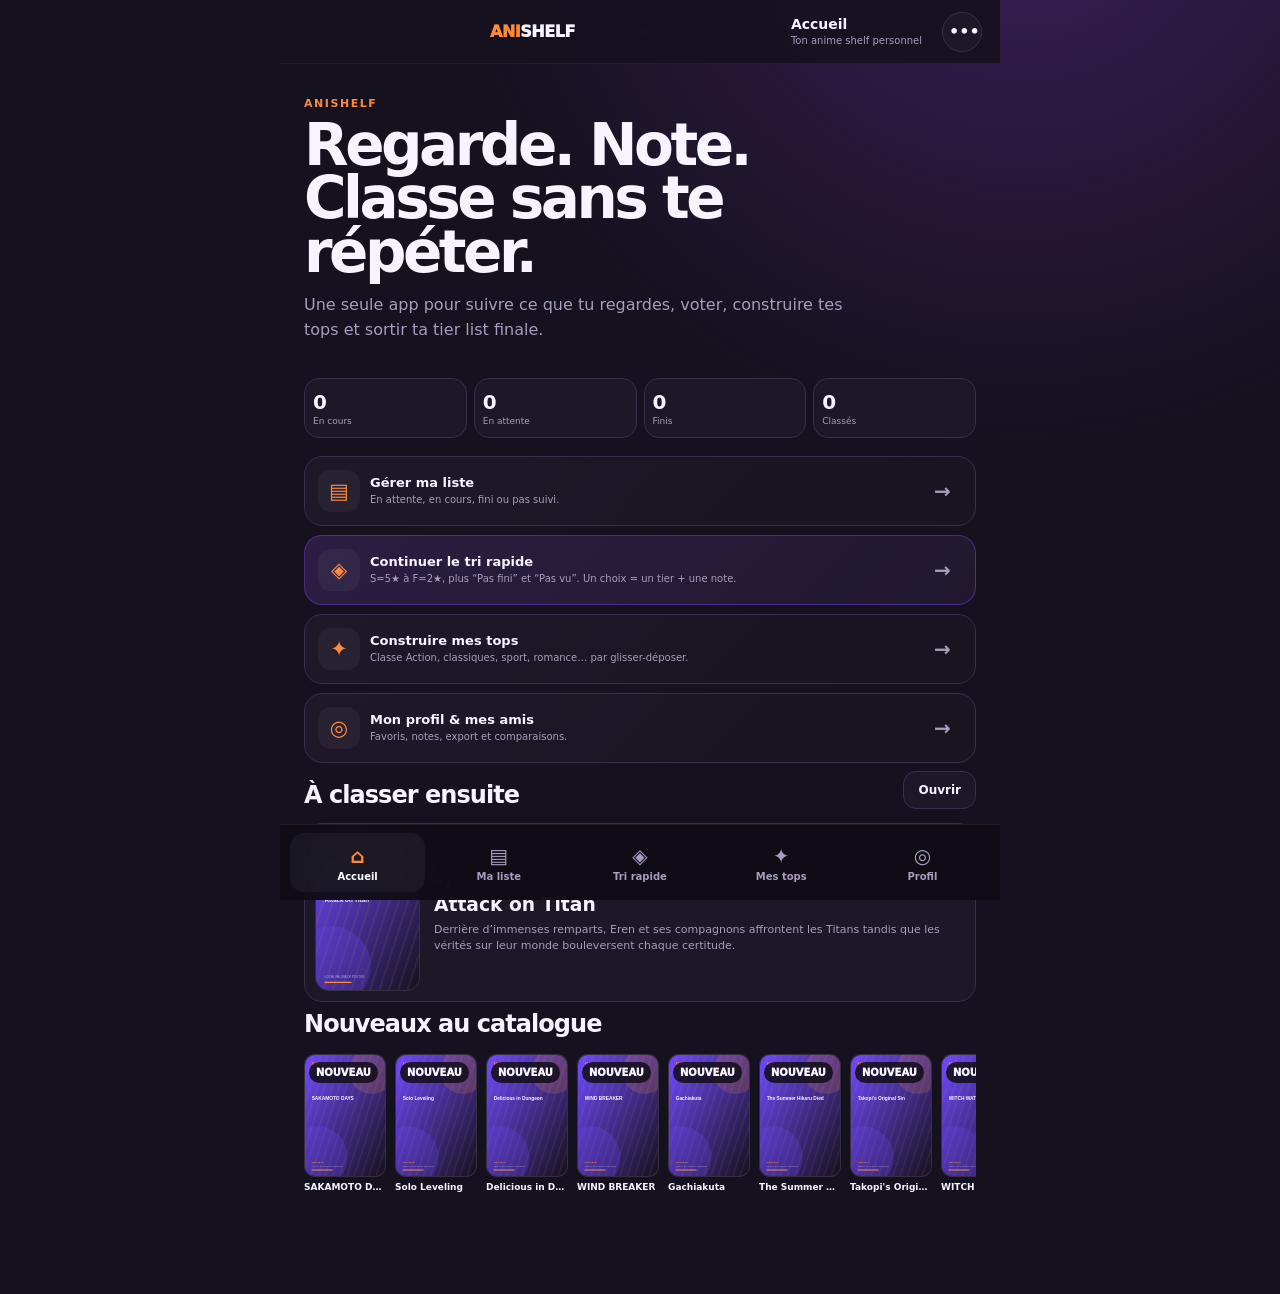
==== commit d7d22491: "V7 sur masters normalement" ====
--- a/index.html
+++ b/index.html
@@ -4,7 +4,7 @@
   <meta charset="utf-8">
   <meta name="viewport" content="width=device-width,initial-scale=1,viewport-fit=cover">
   <meta name="theme-color" content="#15111e">
-  <meta name="description" content="AniShelf — tier list anime mobile, notes personnelles et comparaison entre amis.">
+  <meta name="description" content="AniShelf — suivi, notes, tier list rapide et tops anime personnels.">
   <title>AniShelf</title>
   <link rel="manifest" href="manifest.webmanifest">
   <link rel="icon" href="assets/icons/icon-192.svg" type="image/svg+xml">
@@ -13,16 +13,12 @@
 <body>
   <div id="app" class="app-shell">
     <header class="topbar">
-      <a class="brand" href="#" aria-label="AniShelf accueil"><span>ANI</span>SHELF</a>
-      <div class="mode-switch" role="tablist" aria-label="Mode de classement">
-        <button class="mode-btn active" data-mode="quick" role="tab">Rapide</button>
-        <button class="mode-btn" data-mode="shelf" role="tab">AniShelf</button>
-      </div>
+      <button id="homeBrand" class="brand brand-button" aria-label="Retour à l'accueil"><span>ANI</span>SHELF</button>
+      <div class="topbar-copy"><strong id="topbarTitle">Accueil</strong><small id="topbarHint">Ton anime shelf personnel</small></div>
       <button id="settingsBtn" class="round-btn" aria-label="Réglages">•••</button>
     </header>
 
     <main id="main"></main>
-
     <nav id="bottomNav" class="bottom-nav" aria-label="Navigation principale"></nav>
   </div>
 
@@ -31,18 +27,19 @@
   <dialog id="settingsDialog" class="dialog">
     <form method="dialog" class="dialog-card">
       <div class="dialog-head"><strong>Réglages</strong><button class="round-btn" value="cancel" aria-label="Fermer">×</button></div>
-      <p class="muted">Les vraies affiches sont résolues dans cet ordre : fichier local → AniList → poster SVG de secours.</p>
+      <p class="muted">Poster : fichier local → AniList vérifié → SVG AniShelf. Tes données restent dans ce navigateur tant que tu ne les exportes pas.</p>
       <button type="button" id="refreshMissingPosters" class="wide-btn accent">↻ Rafraîchir les affiches manquantes</button>
-      <button type="button" id="clearPosterCache" class="wide-btn">Vider le cache AniList</button>
-      <button type="button" id="exportProfileBtn" class="wide-btn">Exporter mon profil JSON</button>
-      <label class="wide-btn file-label">Importer un profil JSON<input id="importProfileInput" type="file" accept="application/json" hidden></label>
+      <button type="button" id="clearPosterCache" class="wide-btn">Réinitialiser le cache des affiches</button>
+      <button type="button" id="exportProfileBtn" class="wide-btn">Exporter toutes mes données JSON</button>
+      <label class="wide-btn file-label">Importer mes données JSON<input id="importProfileInput" type="file" accept="application/json" hidden></label>
       <hr>
-      <button type="button" id="resetCurrentMode" class="wide-btn danger">Réinitialiser le mode actuel</button>
+      <button type="button" id="resetAllData" class="wide-btn danger">Effacer mes classements et suivis</button>
     </form>
   </dialog>
 
   <script src="data/catalog.js"></script>
+  <script src="data/categories.js"></script>
   <script src="js/app.js"></script>
   <script src="js/pwa.js"></script>
 </body>
-</html>+</html>
--- a/css/styles.css
+++ b/css/styles.css
@@ -3,3 +3,129 @@
 *{box-sizing:border-box;-webkit-tap-highlight-color:transparent}html,body{margin:0;min-height:100%;background:var(--bg);color:var(--text);font-family:Inter,ui-sans-serif,system-ui,-apple-system,Segoe UI,Roboto,Arial,sans-serif}body{background:radial-gradient(circle at 80% -10%,#3b205a 0,transparent 36rem),var(--bg)}button,input,textarea{font:inherit}.app-shell{min-height:100vh;max-width:720px;margin:auto;padding-bottom:calc(var(--nav) + env(safe-area-inset-bottom))}.topbar{position:sticky;top:0;z-index:20;height:64px;display:grid;grid-template-columns:1fr auto 44px;gap:10px;align-items:center;padding:10px 14px;background:rgba(21,17,30,.88);backdrop-filter:blur(18px);border-bottom:1px solid rgba(255,255,255,.06)}.brand{color:var(--text);text-decoration:none;font-weight:950;letter-spacing:-.03em}.brand span{color:var(--orange)}.mode-switch{display:flex;background:#0f0c16;border:1px solid var(--line);border-radius:999px;padding:3px}.mode-btn{border:0;background:transparent;color:var(--muted);border-radius:999px;padding:7px 11px;font-weight:800;font-size:12px;text-transform:uppercase}.mode-btn.active{background:linear-gradient(135deg,var(--violet),#9b62ff);color:white;box-shadow:0 4px 14px #7c4dff55}.round-btn{width:40px;height:40px;border-radius:50%;border:1px solid var(--line);background:var(--panel);color:var(--text);font-weight:900;cursor:pointer}.page{padding:16px}.hero{padding:6px 0 14px}.eyebrow{font-size:11px;font-weight:900;letter-spacing:.14em;text-transform:uppercase;color:var(--orange)}h1,h2,h3,p{margin-top:0}.hero h1{font-size:clamp(28px,8vw,48px);line-height:.95;letter-spacing:-.055em;margin:8px 0 9px}.muted{color:var(--muted)}.progress{height:6px;background:#0e0b14;border-radius:999px;overflow:hidden}.progress>i{display:block;height:100%;background:linear-gradient(90deg,var(--violet),var(--orange));border-radius:inherit}.progress-copy{display:flex;justify-content:space-between;font-size:12px;color:var(--muted);margin-top:7px}.deck{min-height:calc(100svh - 220px);display:grid;place-items:center}.poster-card{width:min(82vw,380px);aspect-ratio:2/3;border-radius:26px;overflow:hidden;position:relative;background:var(--panel2);border:1px solid rgba(255,255,255,.08);box-shadow:0 26px 70px #0008}.poster-card img{width:100%;height:100%;object-fit:cover;display:block}.poster-gradient{position:absolute;inset:45% 0 0;background:linear-gradient(transparent,rgba(8,6,12,.9) 60%,#08060c)}.poster-meta{position:absolute;left:20px;right:20px;bottom:20px}.poster-meta h2{font-size:25px;line-height:1.03;margin:0 0 6px;letter-spacing:-.04em}.chips{display:flex;gap:6px;flex-wrap:wrap}.chip{padding:5px 8px;border-radius:999px;background:#ffffff17;border:1px solid #ffffff1c;font-size:10px;font-weight:800}.quick-actions,.star-actions{display:grid;gap:8px;margin-top:16px}.quick-actions{grid-template-columns:repeat(5,1fr)}.quick-actions button,.star-actions button{border:0;border-radius:14px;min-height:52px;color:#15111e;font-weight:950;cursor:pointer}.quick-actions [data-tier=S]{background:#ff687c}.quick-actions [data-tier=A]{background:#ffad4d}.quick-actions [data-tier=B]{background:#61d8a5}.quick-actions [data-tier=C]{background:#55aaf2}.quick-actions [data-tier=D]{background:#9b88e7}.star-actions{grid-template-columns:repeat(4,1fr)}.star-actions button{background:var(--panel2);color:var(--text);border:1px solid var(--line);font-size:12px}.star-actions button.accent{background:linear-gradient(135deg,var(--violet),#9f69ff);border:0}.deck-tools{display:flex;justify-content:center;gap:8px;margin-top:10px}.pill-btn,.wide-btn{border:1px solid var(--line);background:var(--panel);color:var(--text);border-radius:13px;padding:11px 14px;font-weight:800;cursor:pointer}.pill-btn{font-size:12px}.wide-btn{display:block;width:100%;margin:9px 0}.wide-btn.accent{border:0;background:linear-gradient(135deg,var(--violet),#9c63ff)}.wide-btn.danger{color:#ffd5db;border-color:#69303a}.bottom-nav{position:fixed;z-index:30;left:50%;bottom:0;transform:translateX(-50%);width:min(720px,100%);height:calc(var(--nav) + env(safe-area-inset-bottom));padding:8px 10px calc(8px + env(safe-area-inset-bottom));display:flex;gap:6px;background:rgba(15,12,22,.94);backdrop-filter:blur(22px);border-top:1px solid rgba(255,255,255,.08)}.nav-btn{flex:1;border:0;background:transparent;color:var(--muted);border-radius:14px;display:flex;flex-direction:column;justify-content:center;align-items:center;gap:3px;font-weight:800;font-size:10px;cursor:pointer}.nav-btn i{font-style:normal;font-size:20px}.nav-btn.active{color:white;background:#ffffff0b}.nav-btn.active i{color:var(--orange)}.section-title{display:flex;justify-content:space-between;align-items:end;margin:8px 0 14px}.section-title h2{margin:0;font-size:24px;letter-spacing:-.04em}.grid{display:grid;grid-template-columns:repeat(3,1fr);gap:10px}.library-card{min-width:0;cursor:pointer}.cover{aspect-ratio:2/3;border-radius:14px;overflow:hidden;background:var(--panel2);border:1px solid rgba(255,255,255,.08);position:relative}.cover img{width:100%;height:100%;object-fit:cover}.cover-badge{position:absolute;top:7px;right:7px;padding:5px 7px;border-radius:999px;background:#100d17d9;font-size:10px;font-weight:950}.library-card h3{font-size:12px;margin:7px 1px 3px;white-space:nowrap;overflow:hidden;text-overflow:ellipsis}.library-card small{color:var(--muted)}.searchbar{display:flex;gap:8px;margin-bottom:14px}.searchbar input{width:100%;border:1px solid var(--line);background:var(--panel);color:var(--text);padding:12px 14px;border-radius:14px;outline:none}.tier-board{display:grid;gap:10px}.tier-row{display:grid;grid-template-columns:58px 1fr;background:var(--panel);border:1px solid var(--line);border-radius:16px;overflow:hidden;min-height:96px}.tier-label{display:grid;place-items:center;font-weight:950;font-size:17px;text-align:center;padding:8px;color:#160f1d}.tier-items{display:flex;gap:7px;overflow:auto;padding:8px}.tier-thumb{width:58px;aspect-ratio:2/3;flex:0 0 auto;border-radius:8px;overflow:hidden;background:var(--panel2)}.tier-thumb img{width:100%;height:100%;object-fit:cover}.tier-5{background:#ff744c}.tier-45{background:#ff9e45}.tier-4{background:#f4c751}.tier-35{background:#75d7a5}.tier-3{background:#62b3ef}.tier-25{background:#9a8ee8}.tier-2{background:#82768f}.tier-S{background:#ff687c}.tier-A{background:#ffad4d}.tier-B{background:#61d8a5}.tier-C{background:#55aaf2}.tier-D{background:#9b88e7}.stats{display:grid;grid-template-columns:repeat(3,1fr);gap:8px;margin-bottom:14px}.stat{background:var(--panel);border:1px solid var(--line);border-radius:16px;padding:13px}.stat b{display:block;font-size:21px}.stat span{font-size:10px;color:var(--muted);text-transform:uppercase;letter-spacing:.08em}.note-box{width:100%;min-height:110px;border:1px solid var(--line);background:var(--panel);color:var(--text);padding:12px;border-radius:14px;resize:vertical}.dialog{border:0;padding:0;background:transparent;width:min(92vw,420px);color:var(--text)}.dialog::backdrop{background:#09070dbd;backdrop-filter:blur(6px)}.dialog-card{background:var(--panel);border:1px solid var(--line);border-radius:22px;padding:16px;box-shadow:0 30px 90px #000b}.dialog-head{display:flex;align-items:center;justify-content:space-between;margin-bottom:10px}.file-label{text-align:center}.toast{position:fixed;z-index:99;left:50%;bottom:100px;transform:translate(-50%,18px);opacity:0;pointer-events:none;background:#0e0b14;color:white;border:1px solid var(--line);padding:11px 15px;border-radius:999px;font-size:12px;font-weight:800;transition:.22s}.toast.show{opacity:1;transform:translate(-50%,0)}.compare-drop{border:1px dashed #65547d;border-radius:18px;padding:24px;text-align:center;background:#ffffff05}.compare-table{display:grid;gap:8px}.compare-row{display:grid;grid-template-columns:1fr 70px 70px;gap:8px;align-items:center;background:var(--panel);border:1px solid var(--line);border-radius:13px;padding:10px;font-size:12px}.export-actions{display:flex;gap:8px;margin:12px 0 18px}.export-actions>*{flex:1}.poster-source{position:absolute;left:8px;top:8px;background:#0c0912c9;border:1px solid #ffffff1f;padding:5px 7px;border-radius:999px;font-size:9px;font-weight:900;text-transform:uppercase;letter-spacing:.07em}
 @media(min-width:600px){.grid{grid-template-columns:repeat(5,1fr)}.page{padding:20px 24px}.poster-card{width:360px}.hero h1{font-size:50px}}
 @media print{.topbar,.bottom-nav,.export-actions,.searchbar,.deck-tools,.quick-actions,.star-actions{display:none!important}.app-shell{max-width:none;padding:0}.page{padding:0}.tier-row{break-inside:avoid;background:#fff;color:#111}.tier-items{flex-wrap:wrap;overflow:visible}.tier-thumb{width:52px}}
+
+/* ---------- Category tops ---------- */
+.category-tabs{display:flex;gap:8px;overflow-x:auto;padding:2px 0 14px;scrollbar-width:none;scroll-snap-type:x proximity}.category-tabs::-webkit-scrollbar{display:none}.category-tab{flex:0 0 auto;border:1px solid var(--line);background:var(--panel);color:var(--muted);padding:9px 12px;border-radius:999px;font-weight:850;font-size:11px;cursor:pointer;white-space:nowrap;scroll-snap-align:start}.category-tab.active{background:linear-gradient(135deg,var(--violet),#9b62ff);border-color:transparent;color:#fff;box-shadow:0 7px 22px #7c4dff38}.top-list{display:grid;gap:9px}.top-entry{display:grid;grid-template-columns:40px 62px 1fr auto;gap:10px;align-items:center;background:linear-gradient(135deg,#21192c,#1a1523);border:1px solid var(--line);border-radius:17px;padding:8px;cursor:pointer;min-width:0}.top-entry:active{transform:scale(.992)}.top-position{font-weight:950;font-size:20px;color:var(--orange);text-align:center;letter-spacing:-.05em}.top-cover{width:62px;aspect-ratio:2/3;border-radius:10px;overflow:hidden;background:var(--panel2)}.top-cover img{width:100%;height:100%;object-fit:cover;display:block}.top-copy{min-width:0}.top-copy small{font-size:9px;color:var(--orange);font-weight:900;letter-spacing:.08em;text-transform:uppercase}.top-copy h3{font-size:14px;margin:3px 0 2px;white-space:nowrap;overflow:hidden;text-overflow:ellipsis}.top-copy p{font-size:10px;color:var(--muted);margin:0}.top-user-rating{font-size:11px;font-weight:950;padding:6px 8px;border-radius:999px;background:#ffffff0b;border:1px solid #ffffff0d;white-space:nowrap}.detail-tags{display:flex;gap:6px;overflow:auto;margin:14px 0 2px;scrollbar-width:none}.detail-tags::-webkit-scrollbar{display:none}.detail-tags span{flex:0 0 auto;background:#ffffff0b;border:1px solid var(--line);color:var(--muted);font-size:10px;font-weight:800;padding:6px 8px;border-radius:999px}.outside-consensus{margin-top:24px;padding-top:18px;border-top:1px solid var(--line)}.outside-consensus h3{margin-bottom:4px}.mini-grid{display:flex;gap:8px;overflow-x:auto;padding:8px 0 3px;scrollbar-width:none}.mini-grid::-webkit-scrollbar{display:none}.mini-grid .tier-thumb{width:66px}.nav-btn{min-width:0}.bottom-nav .nav-btn{padding-left:2px;padding-right:2px}
+@media(min-width:600px){.top-entry{grid-template-columns:50px 72px 1fr auto}.top-cover{width:72px}.top-copy h3{font-size:16px}.category-tab{font-size:12px}}
+
+/* ========================================================================== */
+/* AniShelf v7 — unified app, synced quick-tier ratings, watchlist and category ranking. */
+/* ========================================================================== */
+
+.brand-button{border:0;background:transparent;padding:0;cursor:pointer}
+.topbar-copy{min-width:0;flex:1;padding:0 10px}
+.topbar-copy strong{display:block;font-size:13px;line-height:1.1}
+.topbar-copy small{display:block;color:var(--muted);font-size:9px;margin-top:3px;white-space:nowrap;overflow:hidden;text-overflow:ellipsis}
+
+.home-page{padding-top:10px}
+.home-hero{padding:18px 0 14px}
+.home-hero h1{font-size:clamp(34px,10vw,58px);line-height:.92;letter-spacing:-.06em;margin:8px 0 14px;max-width:560px}
+.home-hero p{color:var(--muted);line-height:1.55;max-width:560px}
+.home-stats{display:grid;grid-template-columns:repeat(4,1fr);gap:7px;margin:5px 0 18px}
+.home-stats div{background:var(--panel);border:1px solid var(--line);border-radius:15px;padding:11px 8px;min-width:0}
+.home-stats b{display:block;font-size:20px}
+.home-stats span{display:block;color:var(--muted);font-size:9px;margin-top:2px;white-space:nowrap;overflow:hidden;text-overflow:ellipsis}
+.home-menu{display:grid;gap:9px}
+.home-action{width:100%;border:1px solid var(--line);background:linear-gradient(135deg,#1e1829,#191420);color:var(--text);border-radius:18px;padding:13px;display:grid;grid-template-columns:42px 1fr 28px;align-items:center;gap:10px;text-align:left;cursor:pointer}
+.home-action.featured{border-color:#7c4dff66;background:linear-gradient(135deg,#2b1e42,#211830)}
+.home-action>span{width:42px;height:42px;border-radius:13px;display:grid;place-items:center;background:#ffffff0b;color:var(--orange);font-size:21px}
+.home-action div{min-width:0}.home-action strong{display:block;font-size:13px}.home-action small{display:block;color:var(--muted);font-size:10px;line-height:1.35;margin-top:3px}.home-action>b{font-size:20px;color:var(--muted)}
+.continue-card{display:grid;grid-template-columns:105px 1fr;gap:14px;align-items:center;border:1px solid var(--line);background:var(--panel);border-radius:18px;padding:10px;cursor:pointer}.continue-card .cover{width:105px}.continue-card h3{margin:4px 0 7px}.continue-card p{font-size:11px;line-height:1.45;color:var(--muted);margin:0;display:-webkit-box;-webkit-line-clamp:4;-webkit-box-orient:vertical;overflow:hidden}
+.mini-shelf{display:flex;gap:9px;overflow-x:auto;padding:2px 0 5px;scrollbar-width:none}.mini-shelf::-webkit-scrollbar{display:none}.mini-poster{width:82px;flex:0 0 82px;border:0;background:transparent;color:var(--text);text-align:left;padding:0;cursor:pointer}.mini-poster .cover{border-radius:11px}.mini-poster>span{display:block;font-size:9px;font-weight:800;line-height:1.25;margin-top:5px;white-space:nowrap;overflow:hidden;text-overflow:ellipsis}
+
+.watch-stats{display:grid;grid-template-columns:repeat(3,1fr);gap:8px;margin-bottom:12px}.watch-stats button{border:1px solid var(--line);background:var(--panel);color:var(--text);border-radius:15px;padding:11px 8px;text-align:left;cursor:pointer}.watch-stats b{display:block;font-size:22px}.watch-stats span{display:block;color:var(--muted);font-size:9px;text-transform:uppercase;letter-spacing:.05em;margin-top:2px}
+.status-tabs{display:flex;gap:7px;overflow-x:auto;margin-bottom:12px;scrollbar-width:none}.status-tabs::-webkit-scrollbar{display:none}.status-tab{flex:0 0 auto;border:1px solid var(--line);background:var(--panel);color:var(--muted);padding:8px 10px;border-radius:999px;font-size:10px;font-weight:850;cursor:pointer}.status-tab.active{background:var(--violet);border-color:var(--violet);color:#fff}
+.empty-panel{border:1px dashed #5d536d;background:#ffffff04;border-radius:18px;padding:22px;text-align:center;color:var(--muted);margin:12px 0}.empty-panel strong{color:var(--text)}.empty-panel p{margin:5px 0 0;font-size:12px;line-height:1.45}
+
+.detail-layout{display:grid;gap:18px}.detail-poster{width:min(72vw,300px);margin:12px auto}.detail-copy h2{margin:16px 0 8px}.synopsis{color:#d9d1e7;line-height:1.65;font-size:13px}.watch-choice{display:grid;grid-template-columns:repeat(2,1fr);gap:8px;margin-bottom:18px}.watch-choice button{border:1px solid var(--line);background:var(--panel);color:var(--muted);border-radius:14px;min-height:48px;font-weight:800;cursor:pointer}.watch-choice button span{margin-right:5px}.watch-choice button.active{background:#2a1d3e;border-color:#8b6cff;color:#fff}.text-input{width:100%;border:1px solid var(--line);background:var(--panel);color:var(--text);padding:12px 14px;border-radius:14px;outline:none;margin:7px 0 13px;font-size:16px}
+
+.hero-actions{display:flex;align-items:flex-start;justify-content:space-between;gap:10px}.hero-actions h1{margin-bottom:8px}.deck-synopsis{max-width:430px;margin:13px auto 0;color:var(--muted);font-size:11px;line-height:1.45;text-align:center}
+.quick-actions.expanded{grid-template-columns:repeat(5,1fr);max-width:430px;margin-left:auto;margin-right:auto}
+.quick-actions.expanded button{position:relative;min-width:0}.quick-actions.expanded small{display:block;font-size:8px;line-height:1;margin-top:2px}
+.quick-actions .quick-S{background:#8b6cff;color:#fff}.quick-actions .quick-A{background:#ff9b42}.quick-actions .quick-B{background:#61d8a5}.quick-actions .quick-C{background:#55aaf2}.quick-actions .quick-D{background:#9b88e7}.quick-actions .quick-PF{background:#7f788b;color:#fff;grid-column:span 3}.quick-actions .quick-F{background:#e54855;color:#fff;grid-column:span 2}
+.tier-PF{background:#7f788b;color:#fff}.tier-F{background:#e54855;color:#fff}.tier-S{background:#8b6cff;color:#fff}.tier-thumb{border:0;padding:0;cursor:pointer}.tier-label{font-size:14px;line-height:1.1}
+
+.category-candidate{display:grid;grid-template-columns:118px 1fr;gap:14px;background:linear-gradient(135deg,#23192f,#1b1623);border:1px solid var(--line);border-radius:20px;padding:11px;margin:2px 0 20px}.candidate-poster .cover{width:118px}.candidate-copy{min-width:0}.candidate-copy h2{font-size:20px;margin:4px 0 7px}.candidate-copy p{font-size:11px;color:var(--muted);line-height:1.45;display:-webkit-box;-webkit-line-clamp:4;-webkit-box-orient:vertical;overflow:hidden}.candidate-actions{display:grid;grid-template-columns:1fr 1fr;gap:7px}.candidate-actions .wide-btn{margin:0;padding:9px 8px;font-size:10px}.candidate-actions .ghost{grid-column:1/-1;background:transparent}
+.top-builder-head,.unranked-head{display:flex;justify-content:space-between;align-items:flex-end;gap:10px;margin:18px 0 9px}.top-builder-head h2,.unranked-head h2{margin:3px 0 0}.rank-editor{display:grid;gap:7px}.rank-empty{border:1px dashed #5d536d;color:var(--muted);border-radius:15px;padding:18px;text-align:center;font-size:11px}
+.rank-edit-row{display:grid;grid-template-columns:34px 34px 45px minmax(0,1fr) 86px;gap:6px;align-items:center;background:var(--panel);border:1px solid var(--line);border-radius:14px;padding:6px;transition:.12s}.rank-edit-row.dragging{opacity:.78;border-color:var(--orange);transform:scale(.99);background:#281c31}.drag-handle{height:40px;border:0;background:#ffffff08;color:var(--muted);border-radius:10px;font-size:20px;font-weight:900;cursor:grab;touch-action:none}.drag-handle:active{cursor:grabbing}.rank-number{font-size:16px;font-weight:950;text-align:center;color:var(--orange)}.rank-cover{width:45px;aspect-ratio:2/3;border-radius:8px;overflow:hidden;background:var(--panel2)}.rank-cover img{width:100%;height:100%;object-fit:cover}.rank-title{border:0;background:transparent;color:var(--text);text-align:left;min-width:0;padding:4px;cursor:pointer}.rank-title strong{display:block;font-size:11px;white-space:nowrap;overflow:hidden;text-overflow:ellipsis}.rank-title small{display:block;color:var(--muted);font-size:9px;margin-top:2px}.rank-actions{display:flex;gap:3px;justify-content:flex-end}.rank-actions button{width:26px;height:34px;border:1px solid var(--line);background:#ffffff06;color:var(--muted);border-radius:8px;cursor:pointer}.rank-actions button:last-child{color:#ff8e99}
+.unranked-grid{display:grid;grid-template-columns:repeat(3,1fr);gap:10px}.unranked-card{min-width:0}.unranked-card h3{font-size:10px;margin:6px 1px 5px;white-space:nowrap;overflow:hidden;text-overflow:ellipsis}.unranked-card .pill-btn{width:100%;padding:7px 4px;font-size:9px}
+
+@media(min-width:600px){
+  .topbar-copy strong{font-size:14px}.topbar-copy small{font-size:10px}
+  .detail-layout{grid-template-columns:300px 1fr;align-items:center}.detail-poster{width:300px;margin:10px 0}
+  .watch-choice{grid-template-columns:repeat(4,1fr)}
+  .unranked-grid{grid-template-columns:repeat(5,1fr)}
+  .category-candidate{grid-template-columns:150px 1fr}.candidate-poster .cover{width:150px}.candidate-copy p{font-size:12px;-webkit-line-clamp:6}
+}
+
+@media(max-width:390px){
+  .home-stats{grid-template-columns:repeat(2,1fr)}
+  .category-candidate{grid-template-columns:96px 1fr}.candidate-poster .cover{width:96px}.candidate-copy h2{font-size:16px}.candidate-copy p{display:none}
+  .rank-edit-row{grid-template-columns:30px 28px 40px minmax(0,1fr) 74px}.rank-cover{width:40px}.rank-actions button{width:22px;padding:0}
+}
+
+/* ---------- v7 : tri rapide = tier + note ---------- */
+.quick-map-note{
+  max-width:430px;
+  margin:12px auto 0;
+  color:var(--muted);
+  font-size:11px;
+  line-height:1.45;
+  text-align:center;
+}
+.quick-actions.expanded{
+  grid-template-columns:repeat(3,minmax(0,1fr));
+  max-width:430px;
+}
+.quick-actions.expanded button{
+  min-height:72px;
+  display:flex;
+  flex-direction:column;
+  align-items:center;
+  justify-content:center;
+  gap:4px;
+  padding:8px 6px;
+}
+.quick-actions.expanded button>span{
+  font-size:17px;
+  line-height:1;
+}
+.quick-actions.expanded small{
+  display:block;
+  font-size:8px;
+  line-height:1.25;
+  margin:0;
+  font-weight:800;
+  opacity:.88;
+}
+.quick-actions .quick-S{background:#8b6cff;color:#fff}
+.quick-actions .quick-A{background:#ff9b42;color:#17111e}
+.quick-actions .quick-B{background:#61d8a5;color:#17111e}
+.quick-actions .quick-C{background:#55aaf2;color:#17111e}
+.quick-actions .quick-D{background:#4ec7c2;color:#17111e}
+.quick-actions .quick-E{background:#9b88e7;color:#17111e}
+.quick-actions .quick-F{background:#e54855;color:#fff;grid-column:auto}
+.quick-actions .quick-PF{background:#7f788b;color:#fff;grid-column:auto}
+.quick-actions .quick-PV{background:#4d4858;color:#fff;grid-column:auto}
+.tier-row{grid-template-columns:76px 1fr}
+.tier-label{
+  display:flex;
+  flex-direction:column;
+  align-items:center;
+  justify-content:center;
+  gap:4px;
+  font-size:14px;
+  line-height:1.05;
+  overflow-wrap:anywhere;
+}
+.tier-label strong{font-size:15px}
+.tier-label small{font-size:9px;font-weight:900;opacity:.78}
+.tier-S{background:#8b6cff;color:#fff}
+.tier-A{background:#ff9b42;color:#17111e}
+.tier-B{background:#61d8a5;color:#17111e}
+.tier-C{background:#55aaf2;color:#17111e}
+.tier-D{background:#4ec7c2;color:#17111e}
+.tier-E{background:#9b88e7;color:#17111e}
+.tier-F{background:#e54855;color:#fff}
+.tier-PF{background:#7f788b;color:#fff}
+.tier-PV{background:#4d4858;color:#fff}
